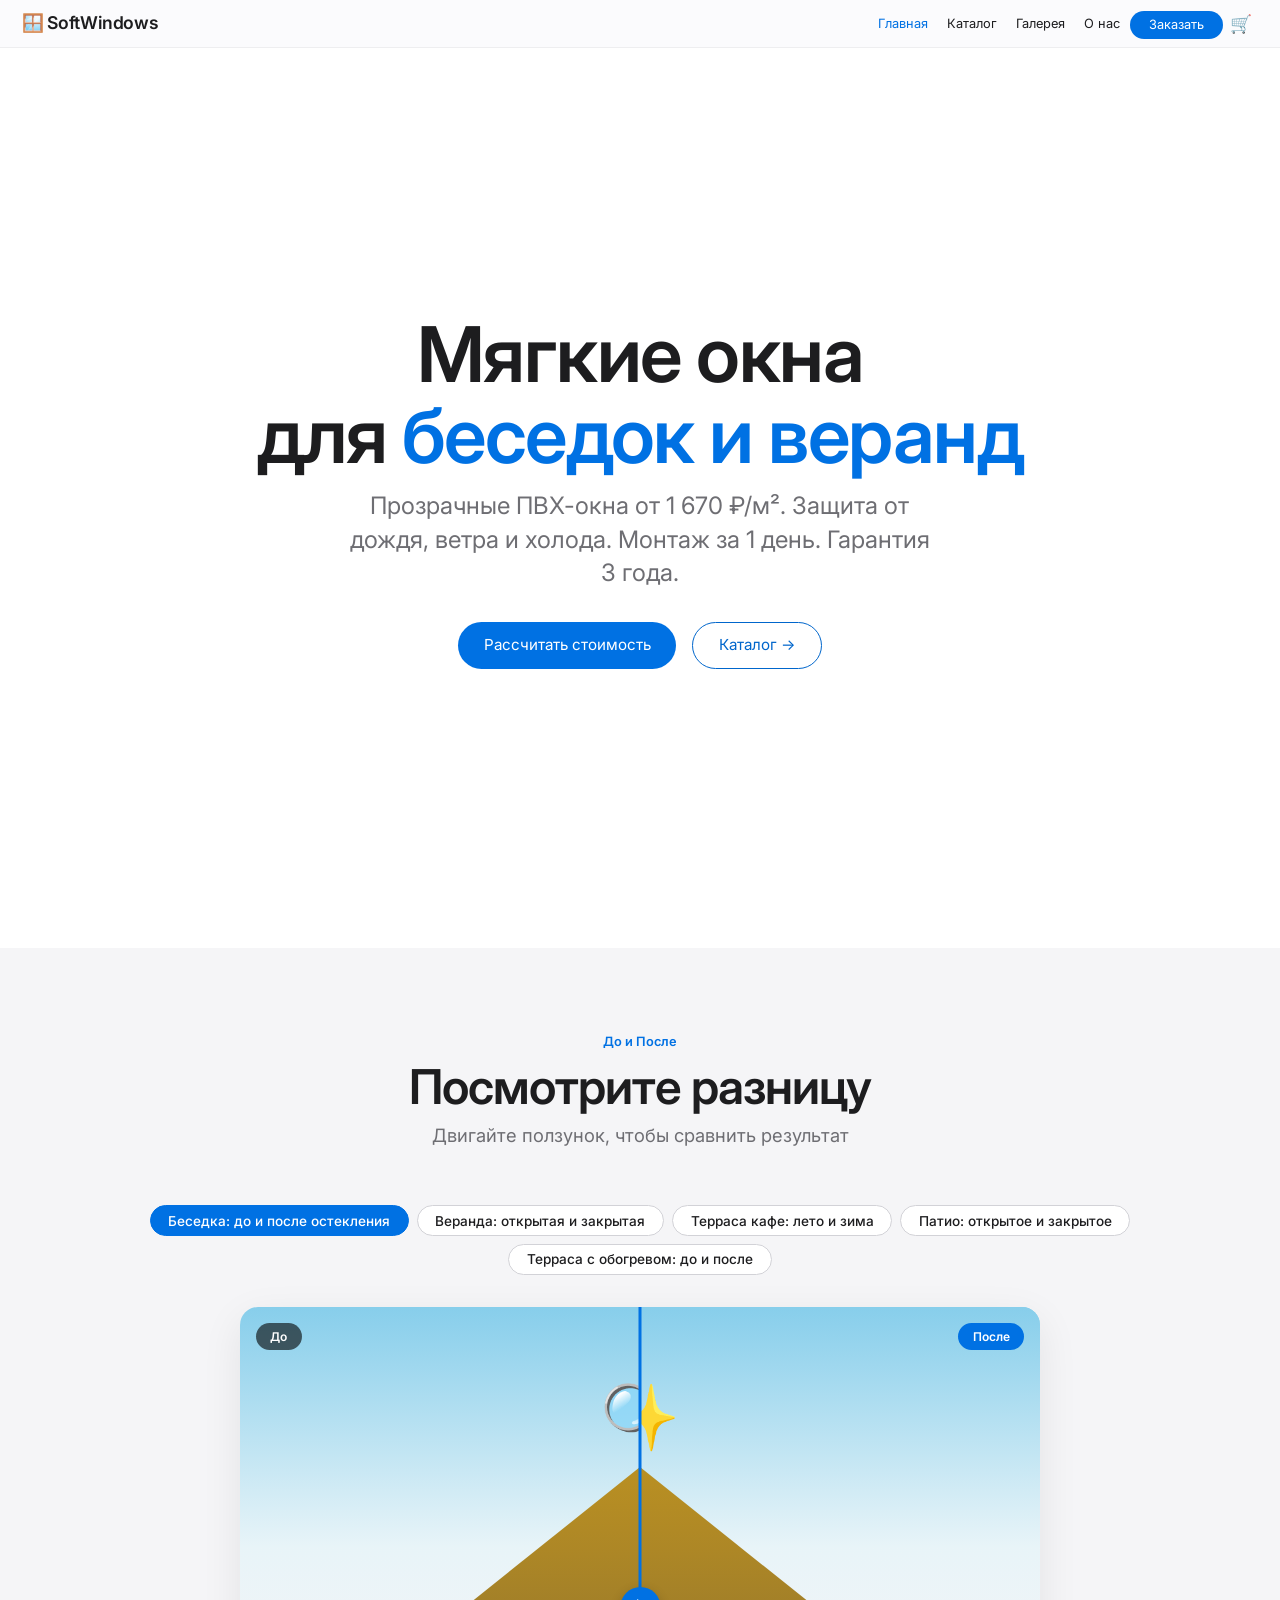
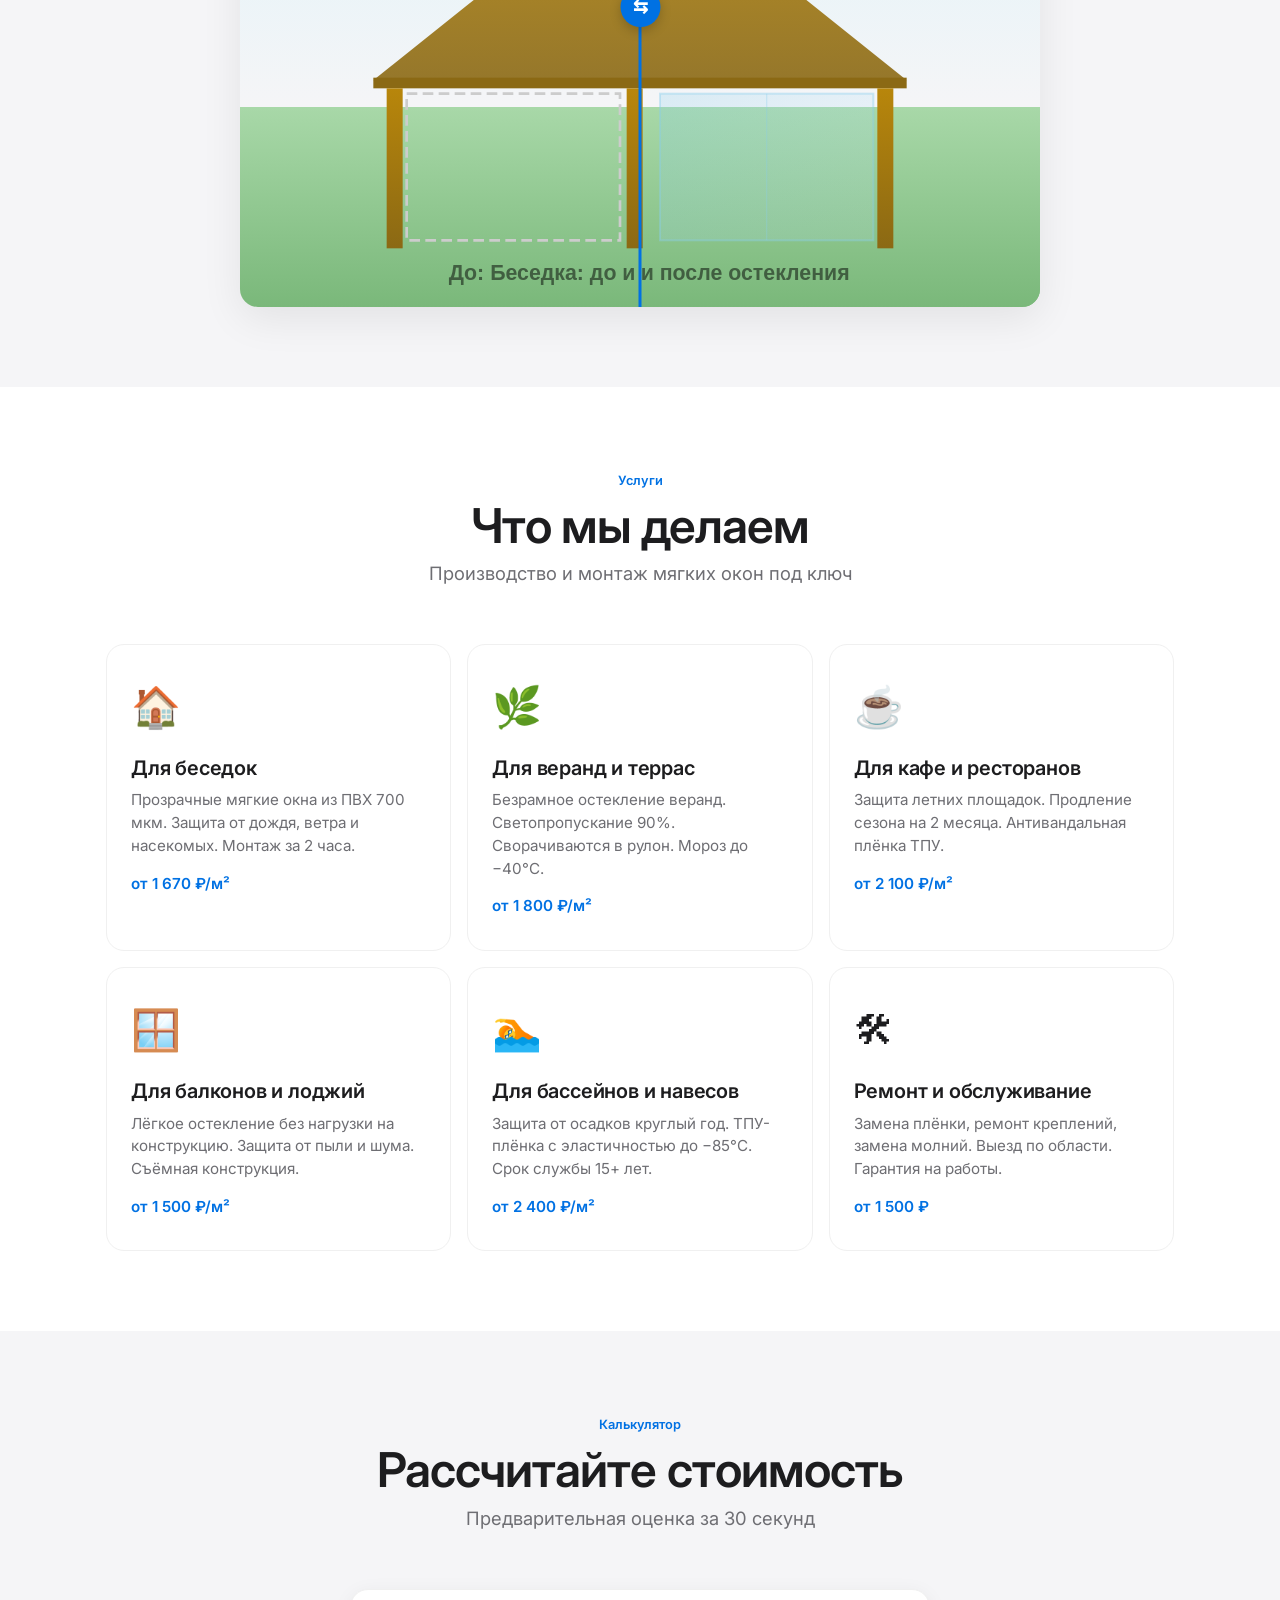
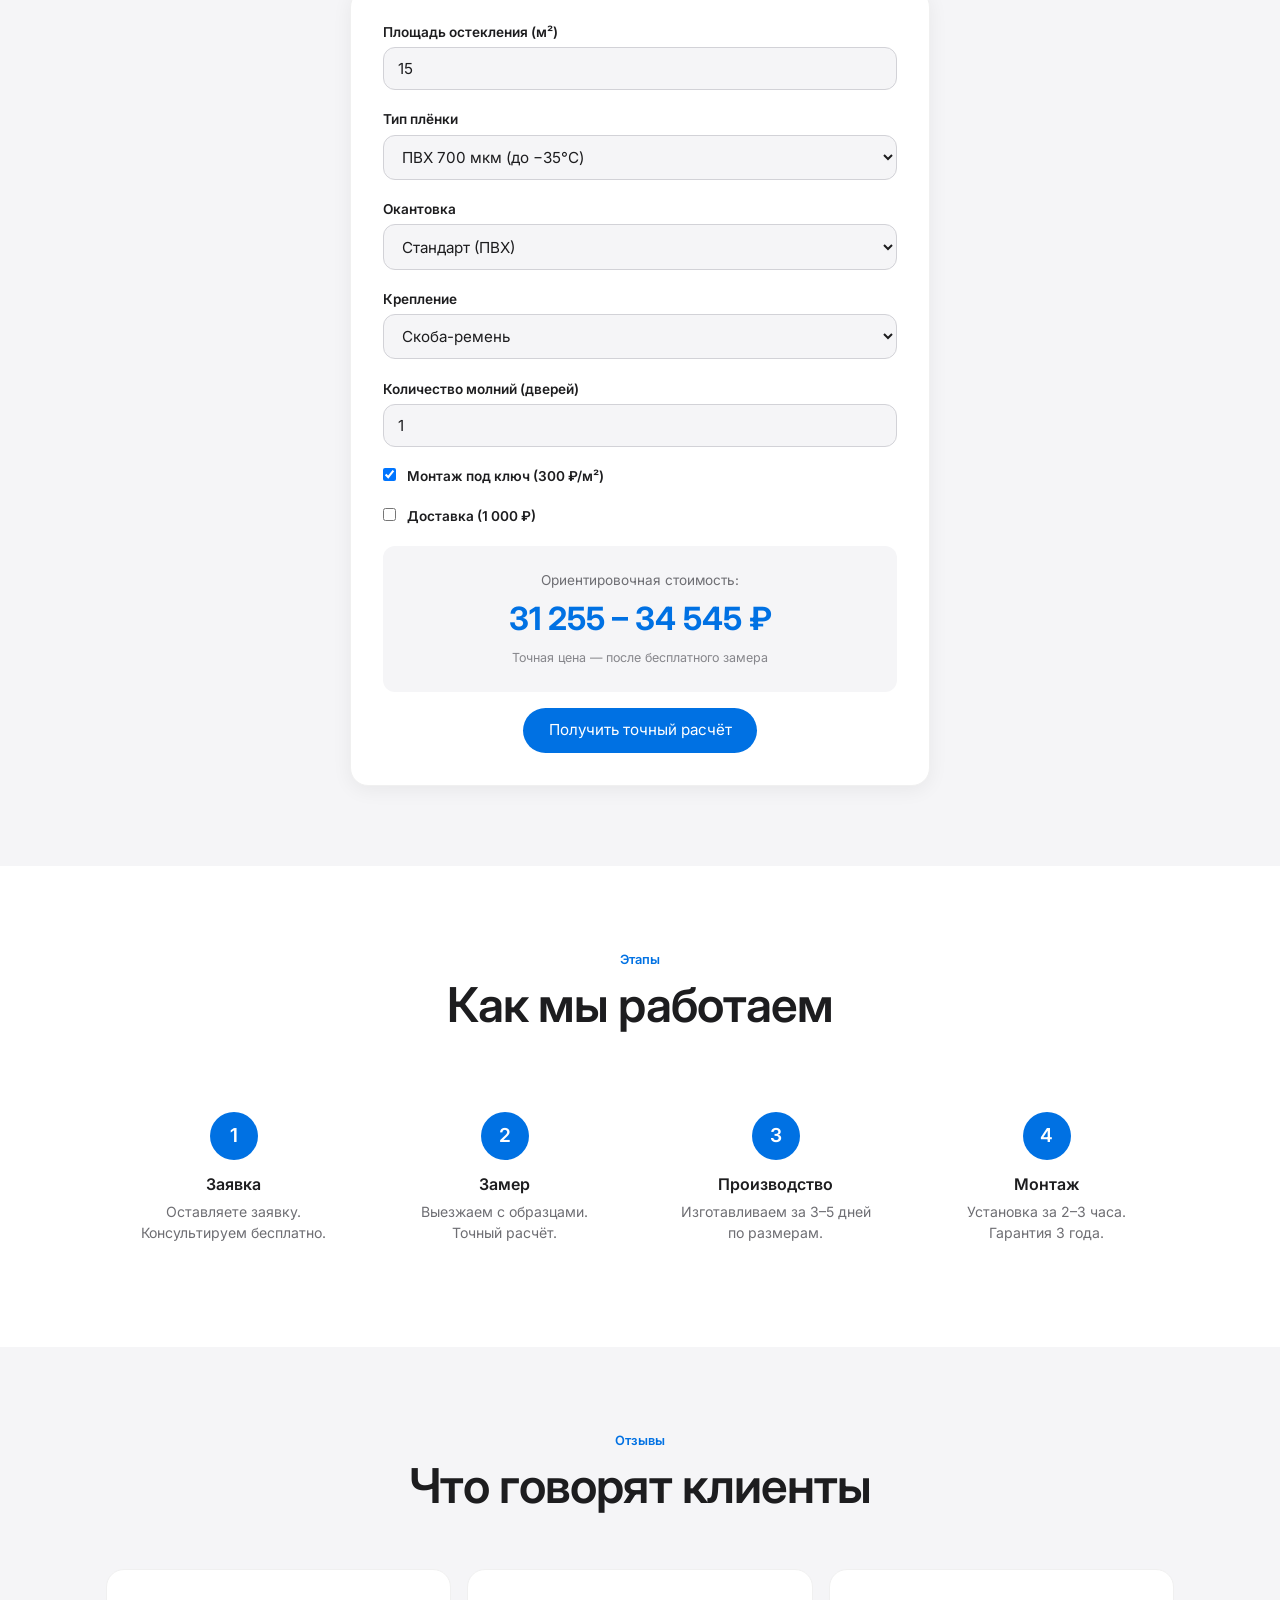
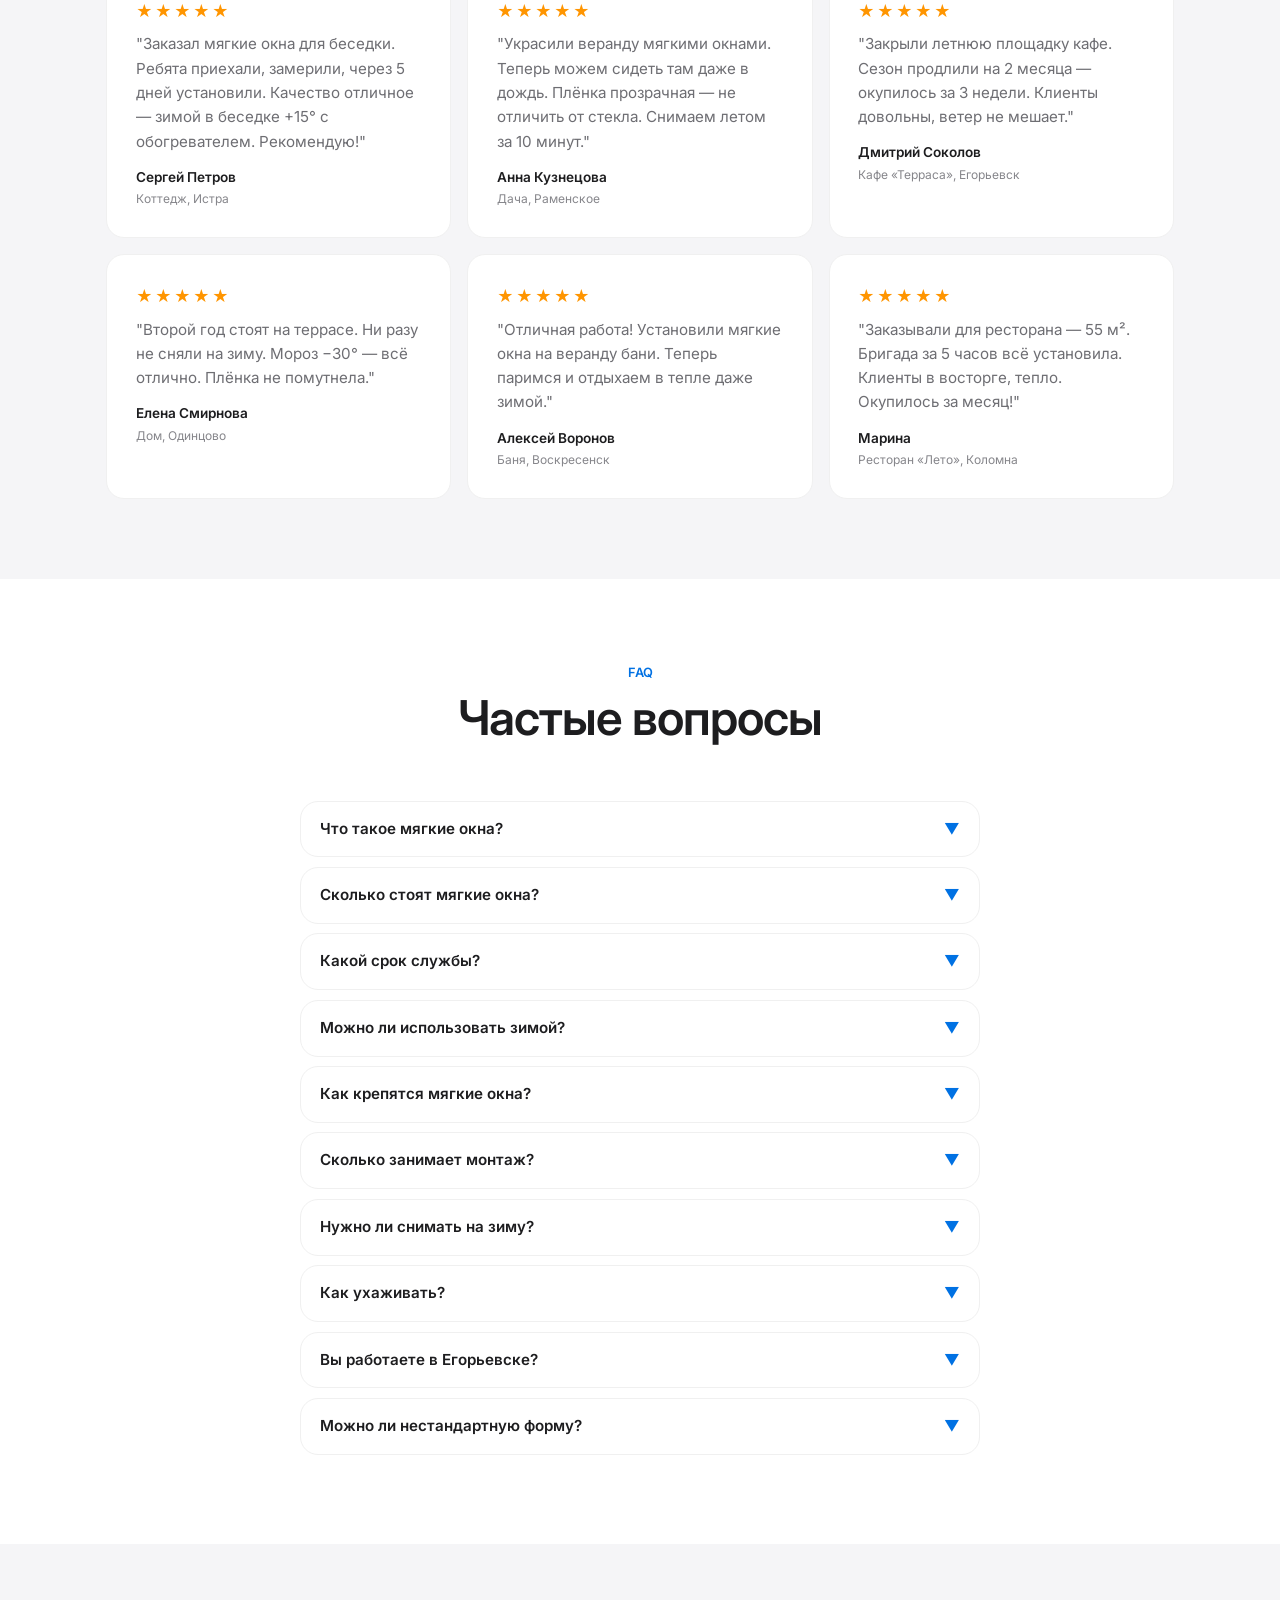
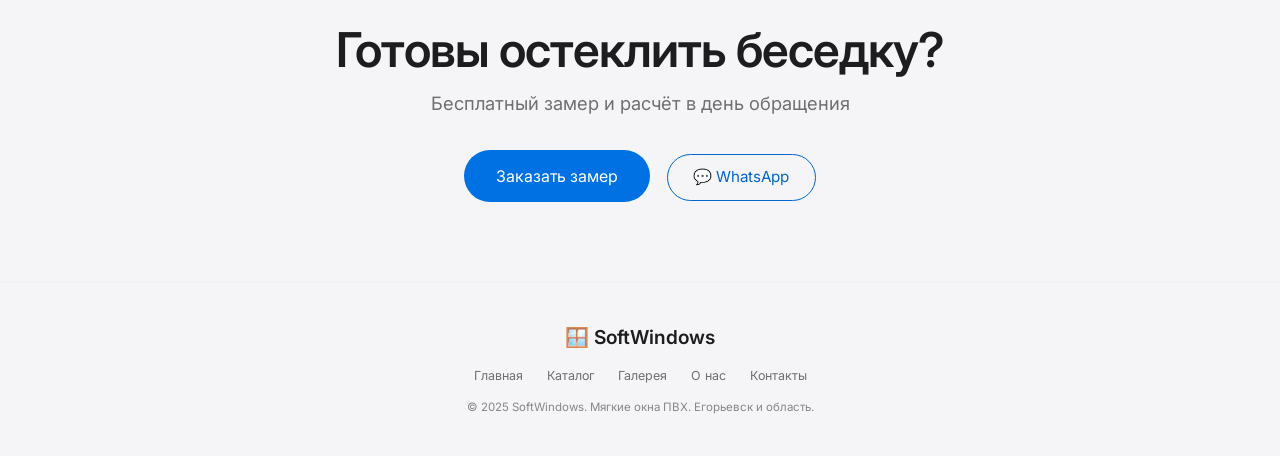
==== index.html @ 047ba8e4 "Add files via upload" ====
<!DOCTYPE html>
<html lang="ru">
<head>
<meta charset="UTF-8">
<meta name="viewport" content="width=device-width, initial-scale=1.0">
<meta name="description" content="SoftWindows — продажа и установка мягких окон ПВХ для беседок, веранд, террас. От 1 670 ₽/м². Замер бесплатно. Гарантия 3 года.">
<title>SoftWindows — Мягкие окна для беседок и веранд</title>
<link rel="stylesheet" href="css/style.css">
</head>
<body>

<div class="admin-bar" id="adminBar">
<span>🔐 Админ</span>
<button class="abtn" onclick="openProductModal()">+ Товар</button>
<button class="abtn" onclick="openGalleryModal()">+ Фото</button>
<button class="abtn" onclick="exportData()">💾 Сохранить</button>
<button class="abtn" onclick="importData()">📂 Загрузить</button>
<button class="abtn red" onclick="toggleAdmin()">Выход</button>
</div>

<nav class="nav" id="navbar">
<div class="nav-logo" onclick="logoClick()">🪟 SoftWindows</div>
<ul class="nav-links" id="navLinks">
<li><a href="index.html" data-page="home" class="active">Главная</a></li>
<li><a href="catalog.html" data-page="catalog">Каталог</a></li>
<li><a href="gallery.html" data-page="gallery">Галерея</a></li>
<li><a href="about.html" data-page="about">О нас</a></li>
<li><a href="contact.html" data-page="contact" class="nav-cta">Заказать</a></li>
<li><button class="cart-icon" onclick="openCart()">🛒<span class="cart-count" id="cartCount">0</span></button></li>
</ul>
<button class="burger" id="burger" onclick="toggleMenu()"><span></span><span></span><span></span></button>
</nav>

<main>
<section class="hero">
<div class="hero-content">
<h1>Мягкие окна<br>для <span class="accent">беседок и веранд</span></h1>
<p>Прозрачные ПВХ-окна от 1 670 ₽/м². Защита от дождя, ветра и холода. Монтаж за 1 день. Гарантия 3 года.</p>
<div class="hero-btns">
<a href="#calc" class="btn btn-blue">Рассчитать стоимость</a>
<a href="catalog.html" class="btn btn-outline">Каталог →</a>
</div>
</div>
</section>

<section class="section alt">
<div class="section-head">
<p class="section-tag">До и После</p>
<h2 class="section-title">Посмотрите разницу</h2>
<p class="section-sub">Двигайте ползунок, чтобы сравнить результат</p>
</div>
<div class="ba-tabs" id="baTabs"></div>
<div class="ba-container" id="baContainer"></div>
</section>

<section class="section">
<div class="section-head">
<p class="section-tag">Услуги</p>
<h2 class="section-title">Что мы делаем</h2>
<p class="section-sub">Производство и монтаж мягких окон под ключ</p>
</div>
<div class="services-grid" id="servicesGrid"></div>
</section>

<section class="section alt" id="calc">
<div class="section-head">
<p class="section-tag">Калькулятор</p>
<h2 class="section-title">Рассчитайте стоимость</h2>
<p class="section-sub">Предварительная оценка за 30 секунд</p>
</div>
<div class="calc-wrap">
<div class="calc-row">
<label>Площадь остекления (м²)</label>
<input type="number" id="calcArea" min="1" value="15" oninput="calcPrice()">
</div>
<div class="calc-row">
<label>Тип плёнки</label>
<select id="calcFilm" onchange="calcPrice()">
<option value="pvh500">ПВХ 500 мкм (до −20°C)</option>
<option value="pvh700" selected>ПВХ 700 мкм (до −35°C)</option>
<option value="tpu700">ТПУ 700 мкм (до −85°C, премиум)</option>
</select>
</div>
<div class="calc-row">
<label>Окантовка</label>
<select id="calcEdge" onchange="calcPrice()">
<option value="edgeStandard" selected>Стандарт (ПВХ)</option>
<option value="edgePremium">Премиум (Оксфорд)</option>
<option value="edgeLux">Люкс (армированная)</option>
</select>
</div>
<div class="calc-row">
<label>Крепление</label>
<select id="calcFastener" onchange="calcPrice()">
<option value="fastenerStrap" selected>Скоба-ремень</option>
<option value="fastenerTurn">Поворотная скоба</option>
<option value="fastenerFrench">Французский замок</option>
</select>
</div>
<div class="calc-row">
<label>Количество молний (дверей)</label>
<input type="number" id="calcZipper" min="0" value="1" oninput="calcPrice()">
</div>
<div class="calc-row">
<label><input type="checkbox" id="calcInstall" onchange="calcPrice()" checked> Монтаж под ключ (300 ₽/м²)</label>
</div>
<div class="calc-row">
<label><input type="checkbox" id="calcDelivery" onchange="calcPrice()"> Доставка (1 000 ₽)</label>
</div>
<div class="calc-result" id="calcResult"></div>
<div style="text-align:center;margin-top:1rem">
<a href="contact.html" class="btn btn-blue">Получить точный расчёт</a>
</div>
</div>
</section>

<section class="section">
<div class="section-head">
<p class="section-tag">Этапы</p>
<h2 class="section-title">Как мы работаем</h2>
</div>
<div class="process-grid">
<div class="process-step"><div class="process-num">1</div><h4>Заявка</h4><p>Оставляете заявку. Консультируем бесплатно.</p></div>
<div class="process-step"><div class="process-num">2</div><h4>Замер</h4><p>Выезжаем с образцами. Точный расчёт.</p></div>
<div class="process-step"><div class="process-num">3</div><h4>Производство</h4><p>Изготавливаем за 3–5 дней по размерам.</p></div>
<div class="process-step"><div class="process-num">4</div><h4>Монтаж</h4><p>Установка за 2–3 часа. Гарантия 3 года.</p></div>
</div>
</section>

<section class="section alt">
<div class="section-head">
<p class="section-tag">Отзывы</p>
<h2 class="section-title">Что говорят клиенты</h2>
</div>
<div class="test-grid" id="testGrid"></div>
</section>

<section class="section">
<div class="section-head">
<p class="section-tag">FAQ</p>
<h2 class="section-title">Частые вопросы</h2>
</div>
<div class="faq-list" id="faqList"></div>
</section>

<section class="section alt" style="text-align:center">
<h2 class="section-title" style="margin-bottom:0.8rem">Готовы остеклить беседку?</h2>
<p class="section-sub" style="margin-bottom:2rem">Бесплатный замер и расчёт в день обращения</p>
<a href="contact.html" class="btn btn-blue" style="font-size:1rem;padding:0.9rem 2rem">Заказать замер</a>
<a href="https://wa.me/79991234567" target="_blank" class="btn btn-outline" style="margin-left:0.8rem">💬 WhatsApp</a>
</section>
</main>

<footer>
<div class="footer-logo">🪟 SoftWindows</div>
<ul class="footer-links">
<li><a href="index.html">Главная</a></li><li><a href="catalog.html">Каталог</a></li>
<li><a href="gallery.html">Галерея</a></li><li><a href="about.html">О нас</a></li>
<li><a href="contact.html">Контакты</a></li>
</ul>
<p class="footer-copy">© 2025 SoftWindows. Мягкие окна ПВХ. Егорьевск и область.</p>
</footer>

<div class="cart-modal" id="cartModal" onclick="closeCartOutside(event)"><div class="cart-panel" onclick="event.stopPropagation()"><div class="cart-header"><h3>🛒 Корзина</h3><button class="cart-close" onclick="closeCart()">✕</button></div><div id="cartItems"></div><div class="cart-total"><span>Итого:</span><span class="cart-total-price" id="cartTotal">0 ₽</span></div><div class="cart-actions"><a href="contact.html" class="btn btn-blue" style="justify-content:center" onclick="closeCart()">Оформить</a><button class="btn btn-outline" style="justify-content:center" onclick="clearCart()">Очистить</button></div></div></div>

<div class="modal-overlay" id="productModal" onclick="closeModalOutside(event)"><div class="modal-box" onclick="event.stopPropagation()"><h3 id="productModalTitle">Новый товар</h3><input type="hidden" id="editId"><div class="modal-field"><label>Категория</label><input type="text" id="f_cat"></div><div class="modal-field"><label>Название</label><input type="text" id="f_title"></div><div class="modal-field"><label>Описание</label><textarea id="f_desc"></textarea></div><div class="modal-field"><label>Цена</label><input type="text" id="f_price"></div><div class="modal-field"><label>Ссылка на фото</label><input type="text" id="f_img"></div><div class="modal-field"><label>Эмодзи</label><input type="text" id="f_icon"></div><div class="modal-field"><label>Бейдж</label><input type="text" id="f_badge"></div><div class="modal-btns"><button class="btn btn-outline" onclick="closeModal('productModal')">Отмена</button><button class="btn btn-blue" onclick="saveProduct()">Сохранить</button></div></div></div>

<div class="modal-overlay" id="galleryModal" onclick="closeModalOutside(event)"><div class="modal-box" onclick="event.stopPropagation()"><h3>Новое фото</h3><div class="modal-field"><label>Название</label><input type="text" id="g_title"></div><div class="modal-field"><label>Описание</label><input type="text" id="g_desc"></div><div class="modal-field"><label>Ссылка на фото</label><input type="text" id="g_src"></div><div class="modal-field"><label>Эмодзи</label><input type="text" id="g_icon"></div><div class="modal-btns"><button class="btn btn-outline" onclick="closeModal('galleryModal')">Отмена</button><button class="btn btn-blue" onclick="saveGallery()">Сохранить</button></div></div></div>

<script src="js/data.js"></script>
<script src="js/app.js"></script>
<script src="js/components.js"></script>
</body>
</html>
---- css/style.css ----
@import url('https://fonts.googleapis.com/css2?family=Inter:wght@300;400;500;600;700&display=swap');

:root {
    --bg: #ffffff;
    --bg-alt: #f5f5f7;
    --surface: #ffffff;
    --surface-alt: #fafafc;
    --blue: #0071e3;
    --blue-link: #0066cc;
    --blue-hover: #0077ed;
    --text: #1d1d1f;
    --text-secondary: #6e6e73;
    --text-tertiary: #86868b;
    --border: #d2d2d7;
    --border-light: #f0f0f0;
    --radius: 18px;
    --radius-sm: 12px;
    --radius-pill: 980px;
    --shadow: 0 4px 20px rgba(0,0,0,0.06);
    --shadow-lg: 0 12px 40px rgba(0,0,0,0.08);
    --transition: 0.3s cubic-bezier(0.4, 0, 0.6, 1);
}

* { margin: 0; padding: 0; box-sizing: border-box; }
html { scroll-behavior: smooth; }
body { font-family: -apple-system, BlinkMacSystemFont, "SF Pro Display", "SF Pro Text", "Inter", "Helvetica Neue", Helvetica, Arial, sans-serif; background: var(--bg); color: var(--text); line-height: 1.5; overflow-x: hidden; -webkit-font-smoothing: antialiased; }
img { max-width: 100%; }

/* NAV — Apple frosted glass */
.nav { position: fixed; top: 0; left: 0; width: 100%; z-index: 1000; height: 48px; background: rgba(251,251,253,0.8); backdrop-filter: saturate(1.8) blur(20px); -webkit-backdrop-filter: saturate(1.8) blur(20px); border-bottom: 1px solid rgba(0,0,0,0.05); display: flex; align-items: center; justify-content: space-between; padding: 0 22px; transition: all 0.3s; }
.nav-logo { font-size: 1.1rem; font-weight: 600; color: var(--text); text-decoration: none; cursor: pointer; user-select: none; letter-spacing: -0.02em; display: flex; align-items: center; gap: 0.4rem; }
.nav-links { display: flex; list-style: none; gap: 0; align-items: center; }
.nav-links a { color: var(--text); text-decoration: none; font-size: 0.8rem; font-weight: 400; padding: 0 0.6rem; cursor: pointer; transition: color 0.3s; background: none; border: none; font-family: inherit; line-height: 48px; }
.nav-links a:hover { color: var(--text-secondary); }
.nav-links a.active { color: var(--blue); }
.nav-cta { background: var(--blue) !important; color: #fff !important; border-radius: var(--radius-pill) !important; padding: 0.4rem 1.2rem !important; font-weight: 400 !important; line-height: 1.5 !important; transition: background 0.3s !important; }
.nav-cta:hover { background: var(--blue-hover) !important; }
.cart-icon { position: relative; cursor: pointer; font-size: 1.1rem; background: none; border: none; color: var(--text); padding: 0 0.4rem; }
.cart-count { position: absolute; top: -6px; right: -6px; width: 18px; height: 18px; background: var(--blue); color: #fff; border-radius: 50%; font-size: 0.65rem; font-weight: 600; display: none; align-items: center; justify-content: center; }
.cart-count.visible { display: flex; }
.burger { display: none; flex-direction: column; gap: 4px; cursor: pointer; background: none; border: none; }
.burger span { width: 22px; height: 2px; background: var(--text); display: block; border-radius: 1px; transition: 0.3s; }

/* ADMIN BAR */
.admin-bar { display: none; justify-content: center; gap: 0.8rem; padding: 0.5rem 1rem; background: var(--surface-alt); border-bottom: 1px solid var(--blue); flex-wrap: wrap; position: fixed; top: 0; left: 0; right: 0; z-index: 1001; }
.admin-bar.active { display: flex; }
.admin-bar span { font-size: 0.72rem; font-weight: 600; color: var(--blue); display: flex; align-items: center; }
.abtn { padding: 0.35rem 0.9rem; border-radius: var(--radius-pill); border: none; background: var(--blue); color: #fff; font-size: 0.7rem; font-weight: 500; cursor: pointer; font-family: inherit; transition: 0.3s; }
.abtn:hover { background: var(--blue-hover); transform: translateY(-1px); }
.abtn.red { background: #e01e2c; } .abtn.red:hover { background: #c01826; }
body.admin-open .nav { top: 44px; } body.admin-open main { padding-top: 92px; }

/* HERO — Apple style */
.hero { min-height: 100vh; display: flex; align-items: center; justify-content: center; text-align: center; background: var(--bg); padding: 48px 22px 60px; position: relative; overflow: hidden; }
.hero-content { max-width: 980px; z-index: 2; }
.hero h1 { font-size: clamp(2.5rem, 6vw, 5rem); font-weight: 600; letter-spacing: -0.02em; line-height: 1.05; margin-bottom: 0.8rem; }
.hero h1 .accent { color: var(--blue); }
.hero p { font-size: clamp(1.1rem, 2vw, 1.5rem); font-weight: 400; color: var(--text-secondary); max-width: 600px; margin: 0 auto 2rem; line-height: 1.4; }
.hero-btns { display: flex; gap: 1rem; justify-content: center; flex-wrap: wrap; }

/* BUTTONS — Apple pill style */
.btn { display: inline-flex; align-items: center; gap: 0.4rem; padding: 0.7rem 1.6rem; border-radius: var(--radius-pill); font-weight: 400; font-size: 0.95rem; text-decoration: none; cursor: pointer; transition: all 0.3s; border: none; font-family: inherit; }
.btn-blue { background: var(--blue); color: #fff; }
.btn-blue:hover { background: var(--blue-hover); transform: translateY(-1px); }
.btn-outline { background: transparent; color: var(--blue-link); border: 1px solid var(--blue-link); }
.btn-outline:hover { background: var(--blue-link); color: #fff; }
.btn-sm { padding: 0.45rem 1.1rem; font-size: 0.82rem; border-radius: var(--radius-pill); background: var(--blue); color: #fff; border: none; cursor: pointer; font-weight: 400; font-family: inherit; transition: 0.3s; }
.btn-sm:hover { background: var(--blue-hover); transform: translateY(-1px); }
.btn-sm.added { background: #34c759; }
.btn-danger { background: #e01e2c; color: #fff; padding: 0.3rem 0.8rem; font-size: 0.72rem; border: none; border-radius: var(--radius-pill); cursor: pointer; font-weight: 500; font-family: inherit; }
.btn-danger:hover { background: #c01826; }

/* SECTIONS */
main { padding-top: 48px; }
.section { padding: 80px 22px; }
.section.alt { background: var(--bg-alt); }
.section-head { text-align: center; margin-bottom: 56px; }
.section-tag { display: inline-block; font-size: 0.8rem; font-weight: 600; color: var(--blue); margin-bottom: 0.6rem; }
.section-title { font-size: clamp(2rem, 4vw, 3rem); font-weight: 600; letter-spacing: -0.02em; margin-bottom: 0.5rem; line-height: 1.1; }
.section-sub { font-size: 1.15rem; font-weight: 400; color: var(--text-secondary); max-width: 600px; margin: 0 auto; }

/* SERVICES — Apple card grid */
.services-grid { display: grid; grid-template-columns: repeat(auto-fit, minmax(300px, 1fr)); gap: 16px; max-width: 1068px; margin: 0 auto; }
.service-card { background: var(--surface); border-radius: var(--radius); padding: 2rem 1.5rem; transition: transform 0.4s, box-shadow 0.4s; border: 1px solid var(--border-light); }
.service-card:hover { transform: translateY(-4px); box-shadow: var(--shadow-lg); }
.service-icon { font-size: 2.5rem; margin-bottom: 1rem; display: block; }
.service-card h3 { font-size: 1.25rem; font-weight: 600; margin-bottom: 0.4rem; letter-spacing: -0.01em; }
.service-card p { font-size: 0.95rem; color: var(--text-secondary); line-height: 1.5; margin-bottom: 0.8rem; }
.service-price { display: inline-block; color: var(--blue); font-size: 0.95rem; font-weight: 600; }

/* CATALOG */
.catalog-tools { max-width: 1068px; margin: 0 auto 2rem; padding: 0 22px; display: flex; flex-direction: column; align-items: center; gap: 1rem; }
.catalog-filters { display: flex; gap: 0.5rem; justify-content: center; flex-wrap: wrap; }
.filter-btn { padding: 0.4rem 1rem; border-radius: var(--radius-pill); border: 1px solid var(--border); background: var(--surface); color: var(--text); font-size: 0.85rem; font-weight: 500; cursor: pointer; transition: 0.3s; font-family: inherit; }
.filter-btn:hover, .filter-btn.active { background: var(--blue); color: #fff; border-color: var(--blue); }
.catalog-search { width: 100%; max-width: 400px; padding: 0.7rem 1.2rem; border-radius: var(--radius-sm); border: 1px solid var(--border); background: var(--surface); color: var(--text); font-family: inherit; font-size: 0.95rem; transition: 0.3s; }
.catalog-search:focus { outline: none; border-color: var(--blue); box-shadow: 0 0 0 4px rgba(0,113,227,0.1); }
.catalog-grid { display: grid; grid-template-columns: repeat(auto-fill, minmax(260px, 1fr)); gap: 16px; max-width: 1068px; margin: 0 auto; padding: 0 22px 60px; }
.product-card { background: var(--surface); border-radius: var(--radius); overflow: hidden; transition: transform 0.4s, box-shadow 0.4s; display: flex; flex-direction: column; border: 1px solid var(--border-light); position: relative; }
.product-card:hover { transform: translateY(-4px); box-shadow: var(--shadow-lg); }
.product-img { width: 100%; height: 200px; position: relative; overflow: hidden; }
.product-img img { width: 100%; height: 100%; object-fit: cover; transition: 0.5s; }
.product-card:hover .product-img img { transform: scale(1.05); }
.product-img-fallback { width: 100%; height: 100%; display: flex; align-items: center; justify-content: center; font-size: 4rem; background: linear-gradient(135deg, var(--bg-alt), var(--surface-alt)); }
.product-badge { position: absolute; top: 0.8rem; left: 0.8rem; background: var(--blue); color: #fff; font-size: 0.68rem; font-weight: 600; padding: 0.2rem 0.7rem; border-radius: var(--radius-pill); }
.product-body { padding: 1.2rem; flex: 1; display: flex; flex-direction: column; }
.product-cat { font-size: 0.7rem; text-transform: uppercase; letter-spacing: 1px; color: var(--blue); margin-bottom: 0.3rem; font-weight: 600; }
.product-title { font-size: 1.05rem; font-weight: 600; margin-bottom: 0.3rem; letter-spacing: -0.01em; }
.product-desc { font-size: 0.88rem; color: var(--text-secondary); line-height: 1.5; flex: 1; margin-bottom: 0.8rem; }
.product-footer { display: flex; justify-content: space-between; align-items: center; gap: 0.8rem; }
.product-price { font-size: 1.2rem; font-weight: 700; color: var(--text); }
.product-price small { font-size: 0.72rem; color: var(--text-tertiary); font-weight: 400; }
.admin-edit, .admin-delete { position: absolute; top: 0.5rem; width: 28px; height: 28px; border-radius: 50%; color: #fff; border: none; cursor: pointer; font-size: 0.85rem; z-index: 10; display: flex; align-items: center; justify-content: center; transition: 0.2s; }
.admin-edit { right: 2.3rem; background: var(--blue); } .admin-delete { right: 0.5rem; background: #e01e2c; }
.admin-edit:hover, .admin-delete:hover { transform: scale(1.1); }

/* BEFORE/AFTER SLIDER */
.ba-container { max-width: 800px; margin: 0 auto; position: relative; border-radius: var(--radius); overflow: hidden; box-shadow: var(--shadow-lg); aspect-ratio: 4/3; user-select: none; }
.ba-img { position: absolute; top: 0; left: 0; width: 100%; height: 100%; object-fit: cover; pointer-events: none; }
.ba-before { z-index: 1; } .ba-after { z-index: 2; clip-path: inset(0 0 0 50%); }
.ba-handle { position: absolute; top: 0; bottom: 0; left: 50%; width: 3px; background: var(--blue); z-index: 3; cursor: ew-resize; transform: translateX(-50%); }
.ba-handle::after { content: '⇆'; position: absolute; top: 50%; left: 50%; transform: translate(-50%,-50%); background: var(--blue); color: #fff; width: 40px; height: 40px; border-radius: 50%; display: flex; align-items: center; justify-content: center; font-size: 1.1rem; font-weight: 600; box-shadow: 0 4px 12px rgba(0,0,0,0.2); }
.ba-label { position: absolute; top: 1rem; z-index: 4; padding: 0.3rem 0.9rem; border-radius: var(--radius-pill); font-size: 0.75rem; font-weight: 600; }
.ba-label-before { left: 1rem; background: rgba(0,0,0,0.6); color: #fff; }
.ba-label-after { right: 1rem; background: var(--blue); color: #fff; }
.ba-tabs { display: flex; gap: 0.5rem; justify-content: center; margin-bottom: 2rem; flex-wrap: wrap; }
.ba-tab { padding: 0.4rem 1.1rem; border-radius: var(--radius-pill); border: 1px solid var(--border); background: var(--surface); color: var(--text); font-size: 0.85rem; font-weight: 500; cursor: pointer; transition: 0.3s; font-family: inherit; }
.ba-tab.active { background: var(--blue); color: #fff; border-color: var(--blue); }

/* GALLERY */
.gallery-grid { display: grid; grid-template-columns: repeat(auto-fill, minmax(280px, 1fr)); gap: 16px; max-width: 1068px; margin: 0 auto; padding: 0 22px 60px; }
.gallery-item { position: relative; border-radius: var(--radius); overflow: hidden; aspect-ratio: 4/3; cursor: pointer; background: var(--surface); border: 1px solid var(--border-light); transition: 0.4s; }
.gallery-item:hover { transform: scale(1.02); box-shadow: var(--shadow-lg); z-index: 2; }
.gallery-item img { width: 100%; height: 100%; object-fit: cover; transition: 0.5s; }
.gallery-item:hover img { transform: scale(1.08); }
.gallery-overlay { position: absolute; bottom: 0; left: 0; right: 0; padding: 1.2rem; background: linear-gradient(transparent, rgba(0,0,0,0.8)); transform: translateY(100%); transition: 0.4s; }
.gallery-item:hover .gallery-overlay { transform: translateY(0); }
.gallery-overlay h4 { color: #fff; font-size: 1rem; font-weight: 600; }
.gallery-overlay p { color: rgba(255,255,255,0.8); font-size: 0.8rem; margin-top: 0.2rem; }
.gallery-item .admin-delete { top: 0.5rem; right: 0.5rem; }

/* LIGHTBOX */
.lightbox { display: none; position: fixed; top: 0; left: 0; width: 100%; height: 100%; background: rgba(0,0,0,0.92); z-index: 2000; align-items: center; justify-content: center; flex-direction: column; }
.lightbox.active { display: flex; }
.lightbox img { max-width: 90%; max-height: 80vh; border-radius: var(--radius); object-fit: contain; }
.lb-close { position: absolute; top: 1.5rem; right: 1.5rem; font-size: 1.4rem; color: #fff; cursor: pointer; background: rgba(255,255,255,0.1); border: none; width: 44px; height: 44px; border-radius: 50%; display: flex; align-items: center; justify-content: center; transition: 0.3s; }
.lb-close:hover { background: rgba(255,255,255,0.2); }
.lb-cap { color: #fff; margin-top: 1rem; font-size: 1rem; text-align: center; }
.lb-nav { position: absolute; top: 50%; transform: translateY(-50%); font-size: 1.8rem; color: #fff; cursor: pointer; background: rgba(255,255,255,0.08); border: none; width: 44px; height: 44px; border-radius: 50%; display: flex; align-items: center; justify-content: center; transition: 0.3s; }
.lb-nav:hover { background: rgba(255,255,255,0.2); }
.lb-prev { left: 1.5rem; } .lb-next { right: 1.5rem; }

/* CART */
.cart-modal { display: none; position: fixed; top: 0; left: 0; width: 100%; height: 100%; background: rgba(0,0,0,0.5); z-index: 1500; align-items: center; justify-content: flex-end; }
.cart-modal.active { display: flex; }
.cart-panel { width: 100%; max-width: 400px; height: 100%; background: var(--surface); padding: 1.5rem; overflow-y: auto; animation: slideIn 0.3s; }
@keyframes slideIn { from { transform: translateX(100%); } to { transform: translateX(0); } }
.cart-header { display: flex; justify-content: space-between; align-items: center; margin-bottom: 1rem; padding-bottom: 1rem; border-bottom: 1px solid var(--border-light); }
.cart-header h3 { font-size: 1.3rem; font-weight: 600; }
.cart-close { background: none; border: none; font-size: 1.4rem; cursor: pointer; color: var(--text); }
.cart-item { display: flex; gap: 0.8rem; padding: 0.8rem 0; border-bottom: 1px solid var(--border-light); align-items: center; }
.cart-item-fallback { width: 48px; height: 48px; border-radius: 10px; display: flex; align-items: center; justify-content: center; font-size: 1.5rem; flex-shrink: 0; background: var(--bg-alt); }
.cart-item img { width: 48px; height: 48px; border-radius: 10px; object-fit: cover; flex-shrink: 0; }
.cart-item-info { flex: 1; min-width: 0; }
.cart-item-title { font-weight: 600; font-size: 0.85rem; margin-bottom: 0.2rem; white-space: nowrap; overflow: hidden; text-overflow: ellipsis; }
.cart-item-price { color: var(--blue); font-weight: 600; font-size: 0.82rem; }
.cart-empty { text-align: center; color: var(--text-tertiary); padding: 2rem 0; }
.cart-total { display: flex; justify-content: space-between; align-items: center; margin-top: 1rem; padding-top: 1rem; border-top: 2px solid var(--border-light); font-weight: 600; font-size: 1.1rem; }
.cart-total-price { color: var(--blue); font-size: 1.2rem; }
.cart-actions { display: flex; flex-direction: column; gap: 0.7rem; margin-top: 1rem; }

/* PROCESS */
.process-grid { display: grid; grid-template-columns: repeat(auto-fit, minmax(200px, 1fr)); gap: 1rem; max-width: 1068px; margin: 0 auto; }
.process-step { text-align: center; padding: 1.5rem; }
.process-num { width: 48px; height: 48px; border-radius: 50%; background: var(--blue); color: #fff; font-size: 1.2rem; font-weight: 600; display: flex; align-items: center; justify-content: center; margin: 0 auto 0.8rem; }
.process-step h4 { font-size: 1rem; font-weight: 600; margin-bottom: 0.3rem; }
.process-step p { font-size: 0.88rem; color: var(--text-secondary); }

/* CALCULATOR */
.calc-wrap { max-width: 580px; margin: 0 auto; background: var(--surface); border-radius: var(--radius); padding: 2rem; border: 1px solid var(--border-light); box-shadow: var(--shadow); }
.calc-row { margin-bottom: 1.2rem; }
.calc-row label { display: block; font-size: 0.85rem; font-weight: 600; color: var(--text); margin-bottom: 0.3rem; }
.calc-row select, .calc-row input { width: 100%; background: var(--bg-alt); border: 1px solid var(--border); border-radius: var(--radius-sm); padding: 0.7rem 0.9rem; color: var(--text); font-family: inherit; font-size: 0.95rem; transition: 0.3s; }
.calc-row select:focus, .calc-row input:focus { outline: none; border-color: var(--blue); box-shadow: 0 0 0 4px rgba(0,113,227,0.1); }
.calc-row input[type=checkbox] { width: auto; margin-right: 0.5rem; }
.calc-result { background: var(--bg-alt); border-radius: var(--radius-sm); padding: 1.5rem; text-align: center; margin-top: 1rem; }
.calc-result-label { font-size: 0.85rem; color: var(--text-secondary); margin-bottom: 0.3rem; }
.calc-result-price { font-size: 2rem; font-weight: 700; color: var(--blue); }
.calc-result-note { font-size: 0.78rem; color: var(--text-tertiary); margin-top: 0.4rem; }

/* TESTIMONIALS */
.test-grid { display: grid; grid-template-columns: repeat(auto-fit, minmax(280px, 1fr)); gap: 16px; max-width: 1068px; margin: 0 auto; }
.test-card { background: var(--surface); border-radius: var(--radius); padding: 1.8rem; border: 1px solid var(--border-light); transition: 0.3s; }
.test-card:hover { box-shadow: var(--shadow-lg); }
.test-stars { color: #ff9500; font-size: 1rem; margin-bottom: 0.6rem; letter-spacing: 2px; }
.test-text { font-size: 0.95rem; color: var(--text-secondary); line-height: 1.6; margin-bottom: 0.8rem; }
.test-author { color: var(--text); font-weight: 600; font-size: 0.85rem; }
.test-loc { color: var(--text-tertiary); font-size: 0.75rem; margin-top: 0.2rem; }

/* FAQ */
.faq-list { max-width: 680px; margin: 0 auto; }
.faq-item { background: var(--surface); border-radius: var(--radius); margin-bottom: 0.6rem; overflow: hidden; transition: 0.3s; cursor: pointer; border: 1px solid var(--border-light); }
.faq-item:hover { box-shadow: var(--shadow); }
.faq-q { padding: 1rem 1.2rem; font-weight: 600; font-size: 0.95rem; display: flex; justify-content: space-between; align-items: center; }
.faq-q .arrow { color: var(--blue); transition: 0.3s; }
.faq-item.open .arrow { transform: rotate(180deg); }
.faq-a { max-height: 0; overflow: hidden; transition: max-height 0.3s; padding: 0 1.2rem; color: var(--text-secondary); font-size: 0.9rem; line-height: 1.6; }
.faq-item.open .faq-a { max-height: 200px; padding-bottom: 1rem; }

/* CONTACT */
.contact-wrap { max-width: 880px; margin: 0 auto; display: grid; grid-template-columns: 1fr 1fr; gap: 2rem; padding: 0 22px; }
.contact-info h3 { font-size: 1.5rem; font-weight: 600; margin-bottom: 0.8rem; letter-spacing: -0.01em; }
.contact-info p { color: var(--text-secondary); font-size: 0.92rem; line-height: 1.6; margin-bottom: 1.2rem; }
.contact-line { display: flex; align-items: center; gap: 0.7rem; margin-bottom: 0.7rem; font-size: 0.9rem; }
.contact-line .ic { width: 36px; height: 36px; border-radius: 50%; display: flex; align-items: center; justify-content: center; font-size: 1rem; background: var(--bg-alt); flex-shrink: 0; }
.wa-btn { display: inline-flex; align-items: center; gap: 0.4rem; padding: 0.6rem 1.3rem; border-radius: var(--radius-pill); background: #25d366; color: #fff; text-decoration: none; font-size: 0.85rem; font-weight: 500; margin-top: 0.5rem; transition: 0.3s; }
.wa-btn:hover { transform: translateY(-1px); box-shadow: 0 4px 15px rgba(37,211,102,0.3); }
.contact-form { display: flex; flex-direction: column; gap: 0.7rem; background: var(--surface); padding: 1.5rem; border-radius: var(--radius); border: 1px solid var(--border-light); }
.contact-form input, .contact-form textarea { background: var(--bg-alt); border: 1px solid var(--border); border-radius: var(--radius-sm); padding: 0.8rem 1rem; color: var(--text); font-family: inherit; font-size: 0.9rem; transition: 0.3s; resize: vertical; }
.contact-form input:focus, .contact-form textarea:focus { outline: none; border-color: var(--blue); box-shadow: 0 0 0 4px rgba(0,113,227,0.1); }
.contact-form textarea { min-height: 90px; }
.form-ok { display: none; background: rgba(52,199,89,0.1); color: #248a3d; padding: 0.7rem; border-radius: var(--radius-sm); font-weight: 600; text-align: center; font-size: 0.85rem; }
.form-ok.active { display: block; }

/* MODAL */
.modal-overlay { display: none; position: fixed; top: 0; left: 0; width: 100%; height: 100%; background: rgba(0,0,0,0.5); z-index: 3000; align-items: center; justify-content: center; padding: 1rem; }
.modal-overlay.active { display: flex; }
.modal-box { background: var(--surface); border-radius: var(--radius); padding: 2rem; max-width: 450px; width: 100%; max-height: 90vh; overflow-y: auto; animation: modalIn 0.3s; }
@keyframes modalIn { from { transform: scale(0.9); opacity: 0; } to { transform: scale(1); opacity: 1; } }
.modal-box h3 { font-size: 1.3rem; font-weight: 600; margin-bottom: 1rem; letter-spacing: -0.01em; }
.modal-field { margin-bottom: 0.8rem; }
.modal-field label { display: block; font-size: 0.8rem; font-weight: 600; color: var(--text); margin-bottom: 0.2rem; }
.modal-field input, .modal-field textarea { width: 100%; background: var(--bg-alt); border: 1px solid var(--border); border-radius: var(--radius-sm); padding: 0.6rem 0.8rem; color: var(--text); font-family: inherit; font-size: 0.88rem; transition: 0.3s; }
.modal-field input:focus, .modal-field textarea:focus { outline: none; border-color: var(--blue); }
.modal-field textarea { min-height: 60px; resize: vertical; }
.modal-btns { display: flex; gap: 0.7rem; margin-top: 1rem; }
.modal-btns .btn { flex: 1; justify-content: center; }

/* ABOUT */
.about-container { max-width: 980px; margin: 0 auto; display: grid; grid-template-columns: 1fr 1fr; gap: 3rem; align-items: center; padding: 0 22px; }
.about-text h3 { font-size: 1.8rem; font-weight: 600; margin-bottom: 1rem; letter-spacing: -0.01em; }
.about-text p { color: var(--text-secondary); font-size: 0.95rem; line-height: 1.7; margin-bottom: 0.8rem; }
.about-stats { display: grid; grid-template-columns: 1fr 1fr; gap: 1rem; margin-top: 1.5rem; }
.stat-card { background: var(--surface); border-radius: var(--radius); padding: 1.5rem; text-align: center; border: 1px solid var(--border-light); transition: 0.3s; }
.stat-card:hover { box-shadow: var(--shadow); transform: translateY(-3px); }
.stat-number { font-size: 2rem; font-weight: 700; color: var(--blue); display: block; }
.stat-label { font-size: 0.75rem; color: var(--text-tertiary); text-transform: uppercase; letter-spacing: 1px; margin-top: 0.3rem; font-weight: 600; }

/* FOOTER */
footer { background: var(--bg-alt); padding: 2.5rem 22px; text-align: center; border-top: 1px solid var(--border-light); }
.footer-logo { font-size: 1.2rem; font-weight: 600; color: var(--text); margin-bottom: 0.6rem; }
.footer-links { display: flex; gap: 1.5rem; justify-content: center; list-style: none; margin-bottom: 0.8rem; flex-wrap: wrap; }
.footer-links a { color: var(--text-secondary); text-decoration: none; font-size: 0.78rem; transition: color 0.3s; font-weight: 400; cursor: pointer; background: none; border: none; font-family: inherit; }
.footer-links a:hover { color: var(--text); }
.footer-copy { color: var(--text-tertiary); font-size: 0.72rem; }

/* MOBILE */
@media (max-width: 833px) {
    .nav { padding: 0 16px; }
    .nav-links { position: fixed; top: 0; right: -100%; width: 70%; height: 100vh; background: rgba(255,255,255,0.98); backdrop-filter: blur(20px); flex-direction: column; justify-content: center; gap: 1.5rem; transition: right 0.4s; z-index: 1000; box-shadow: -10px 0 40px rgba(0,0,0,0.08); padding: 1.5rem; }
    .nav-links.active { right: 0; }
    .nav-links a { font-size: 1.1rem; line-height: 2; }
    .burger { display: flex; }
    .burger.active span:nth-child(1) { transform: rotate(45deg) translate(5px,5px); }
    .burger.active span:nth-child(2) { opacity: 0; }
    .burger.active span:nth-child(3) { transform: rotate(-45deg) translate(5px,-5px); }
    .contact-wrap, .about-container { grid-template-columns: 1fr; gap: 1.5rem; }
    .hero h1 { font-size: 2.2rem; }
    .catalog-grid, .gallery-grid, .services-grid, .test-grid, .process-grid { grid-template-columns: 1fr 1fr; gap: 12px; }
    .about-stats { grid-template-columns: 1fr 1fr; }
    .section { padding: 60px 16px; }
    .lb-nav { width: 36px; height: 36px; font-size: 1.3rem; } .lb-prev { left: 0.3rem; } .lb-next { right: 0.3rem; }
    .calc-wrap { padding: 1.5rem; }
}
@media (max-width: 480px) {
    .catalog-grid, .gallery-grid, .services-grid, .test-grid, .process-grid { grid-template-columns: 1fr; }
    .hero-btns { flex-direction: column; align-items: center; }
    .btn { width: 100%; justify-content: center; }
    .about-stats { grid-template-columns: 1fr; }
}
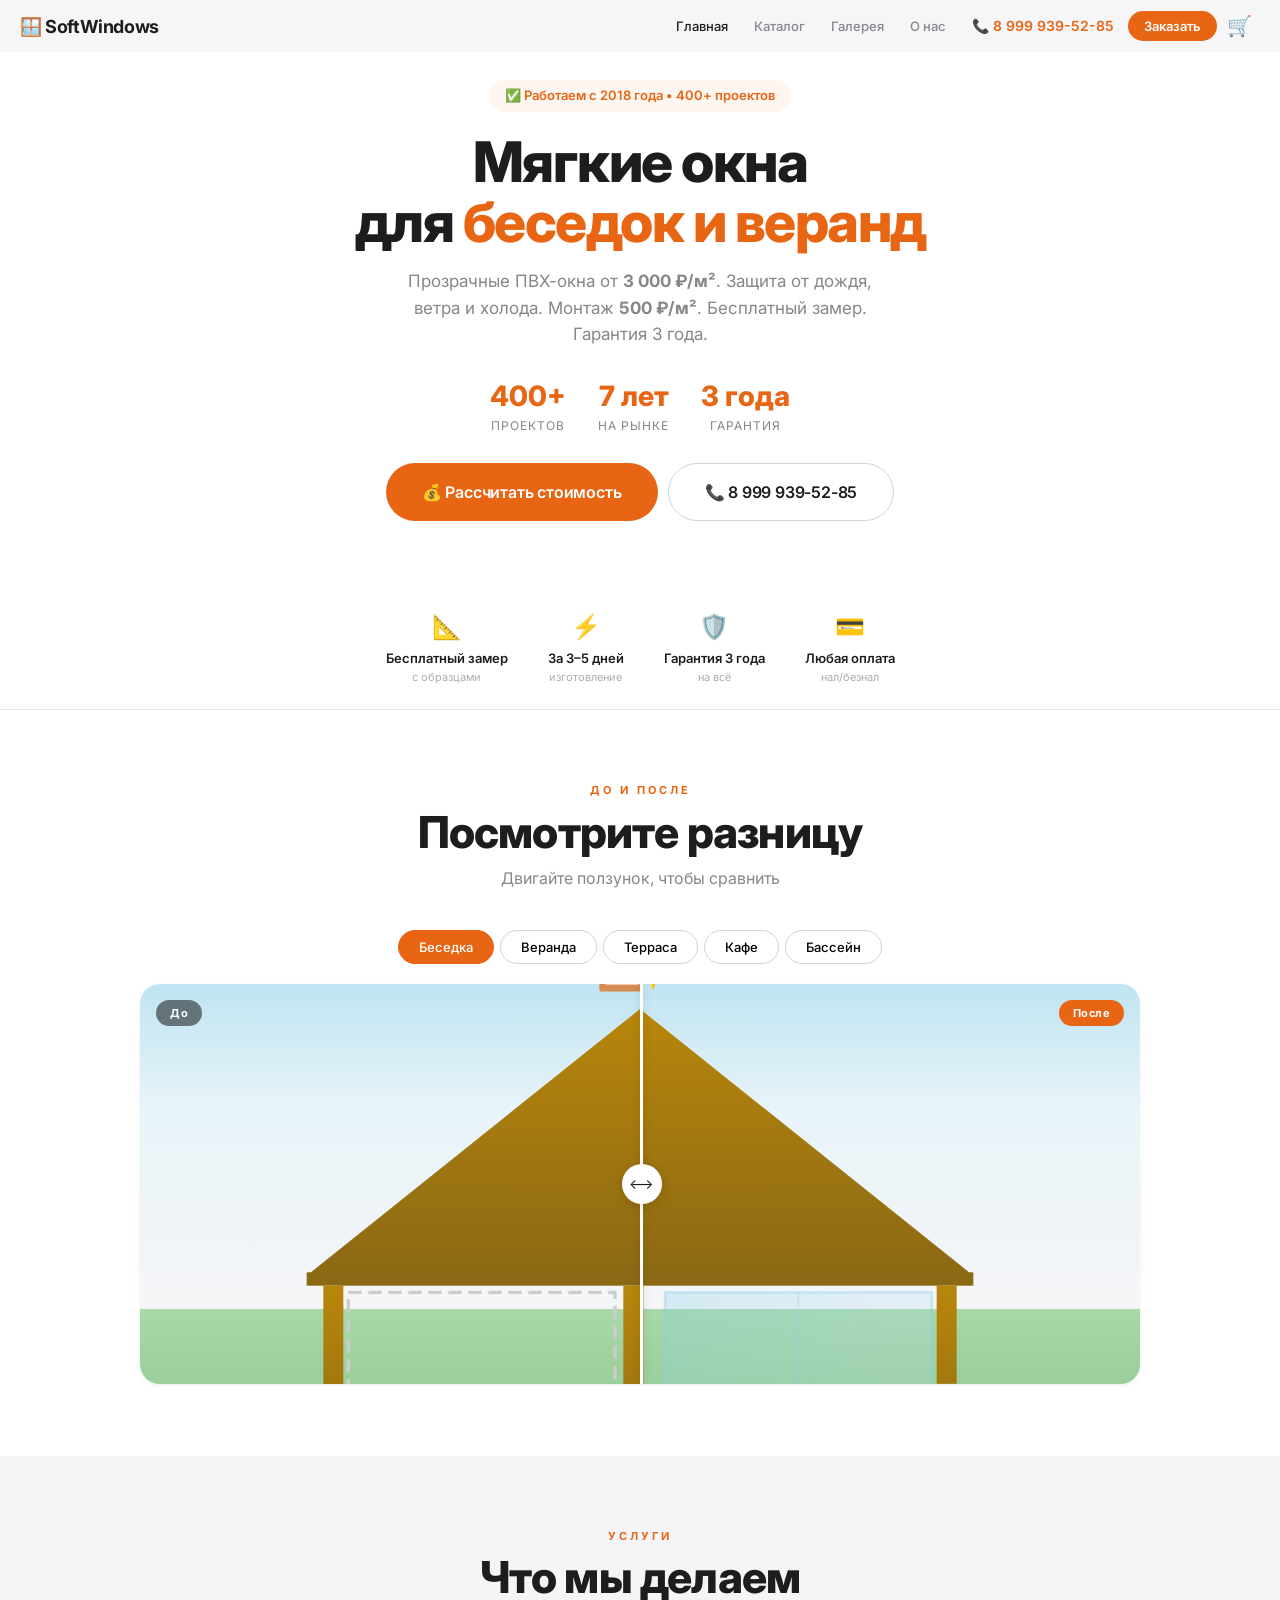
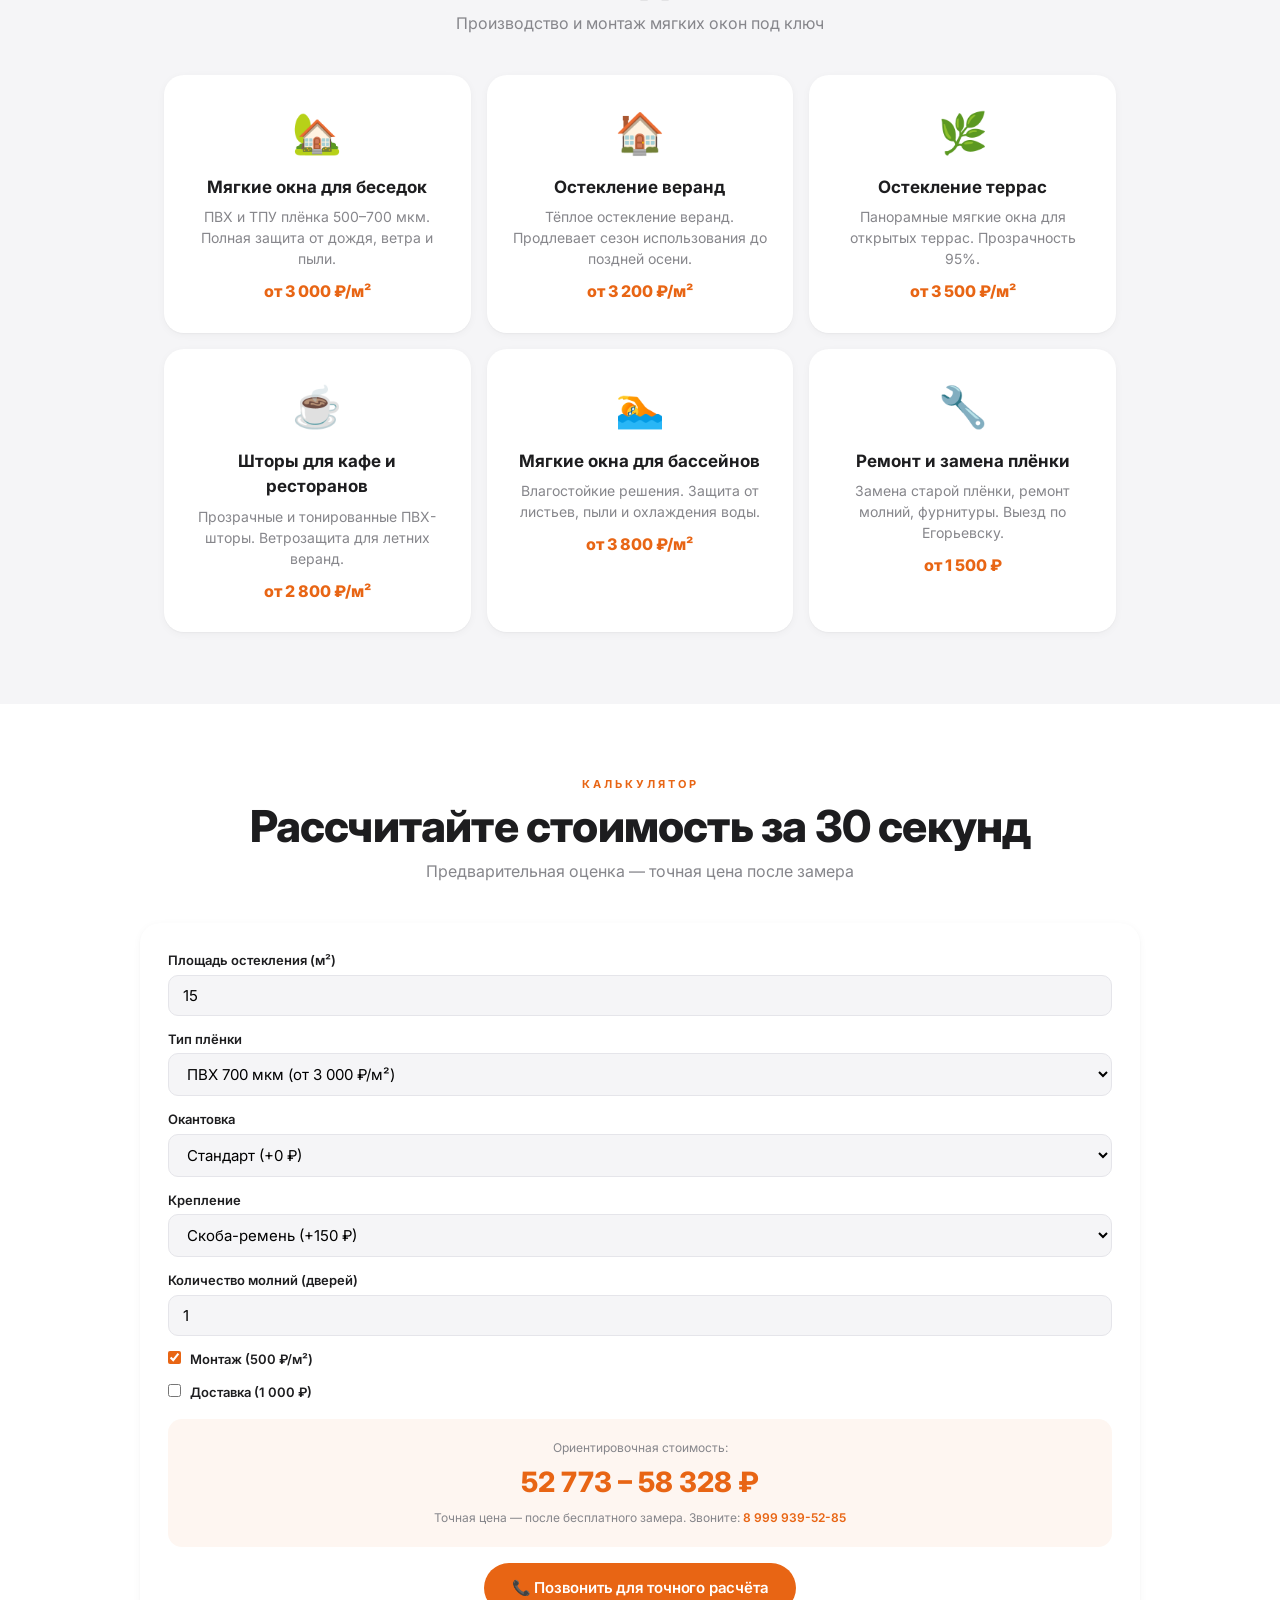
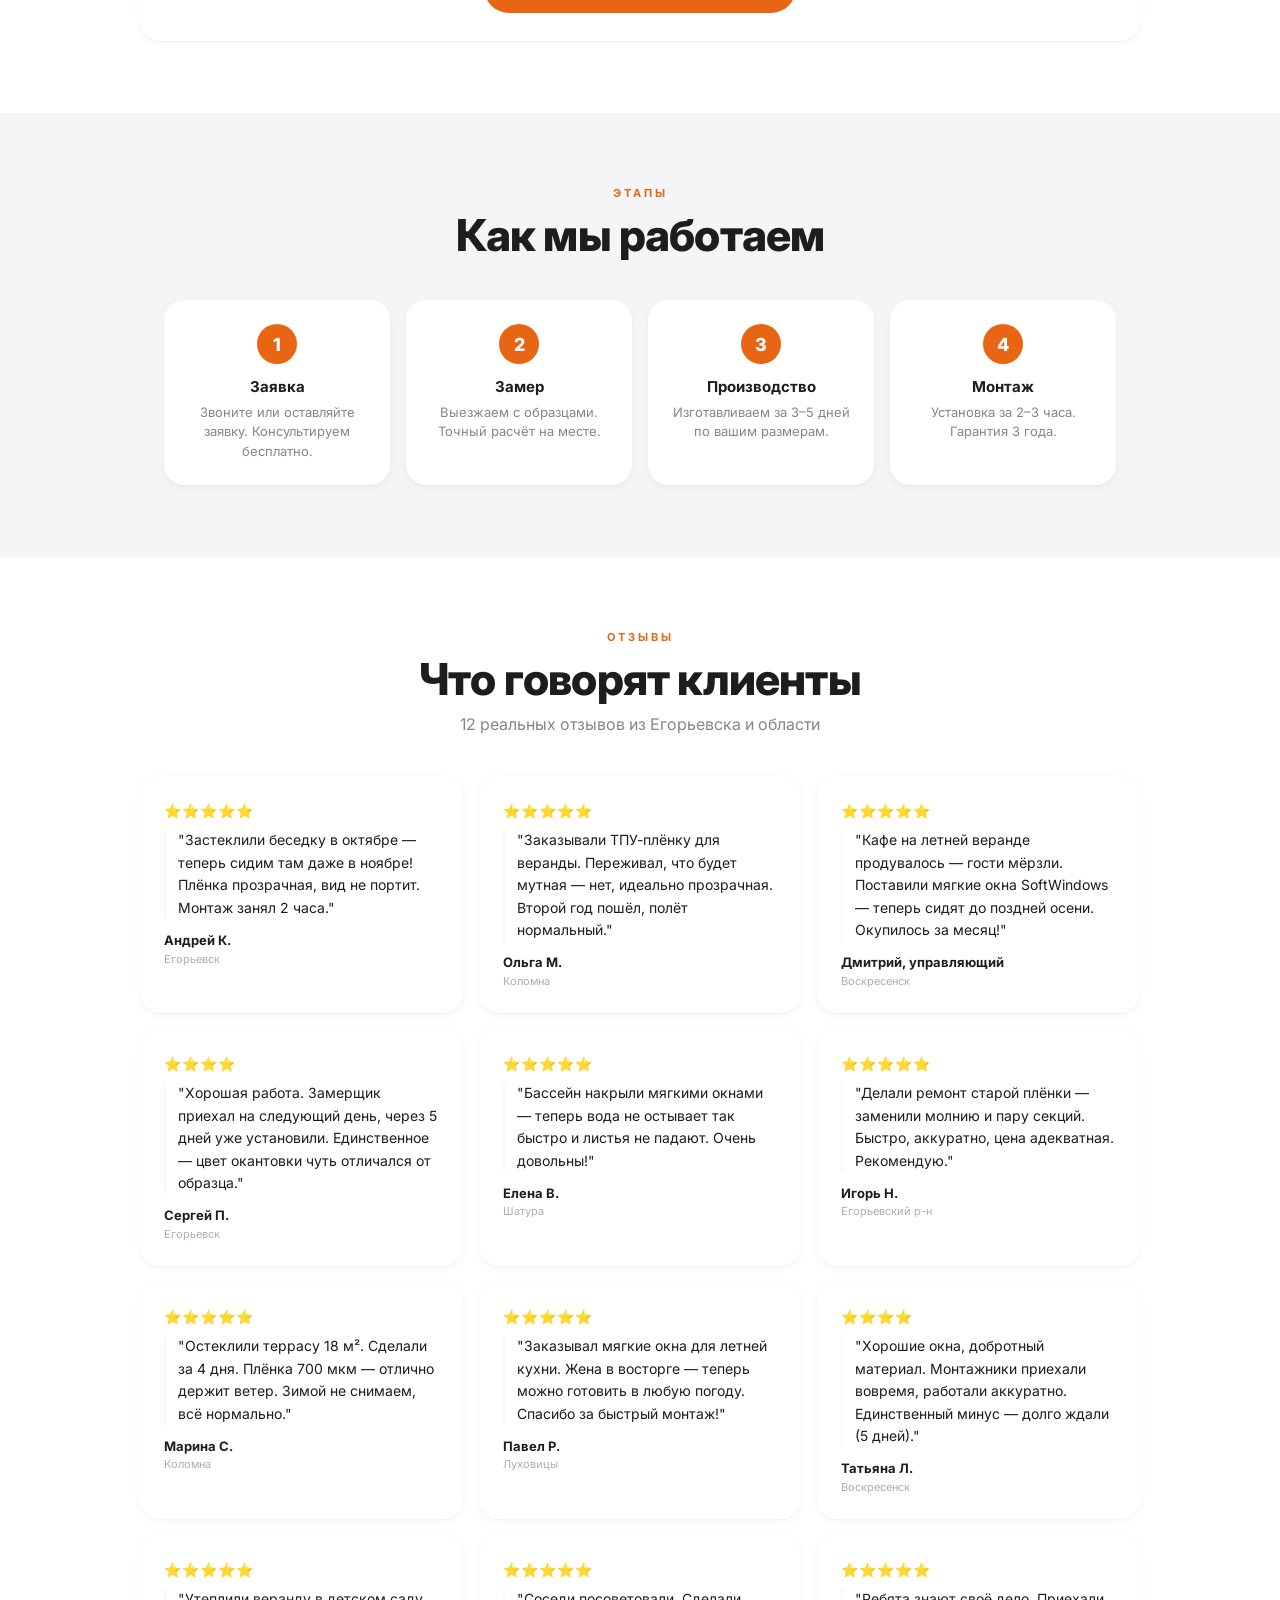
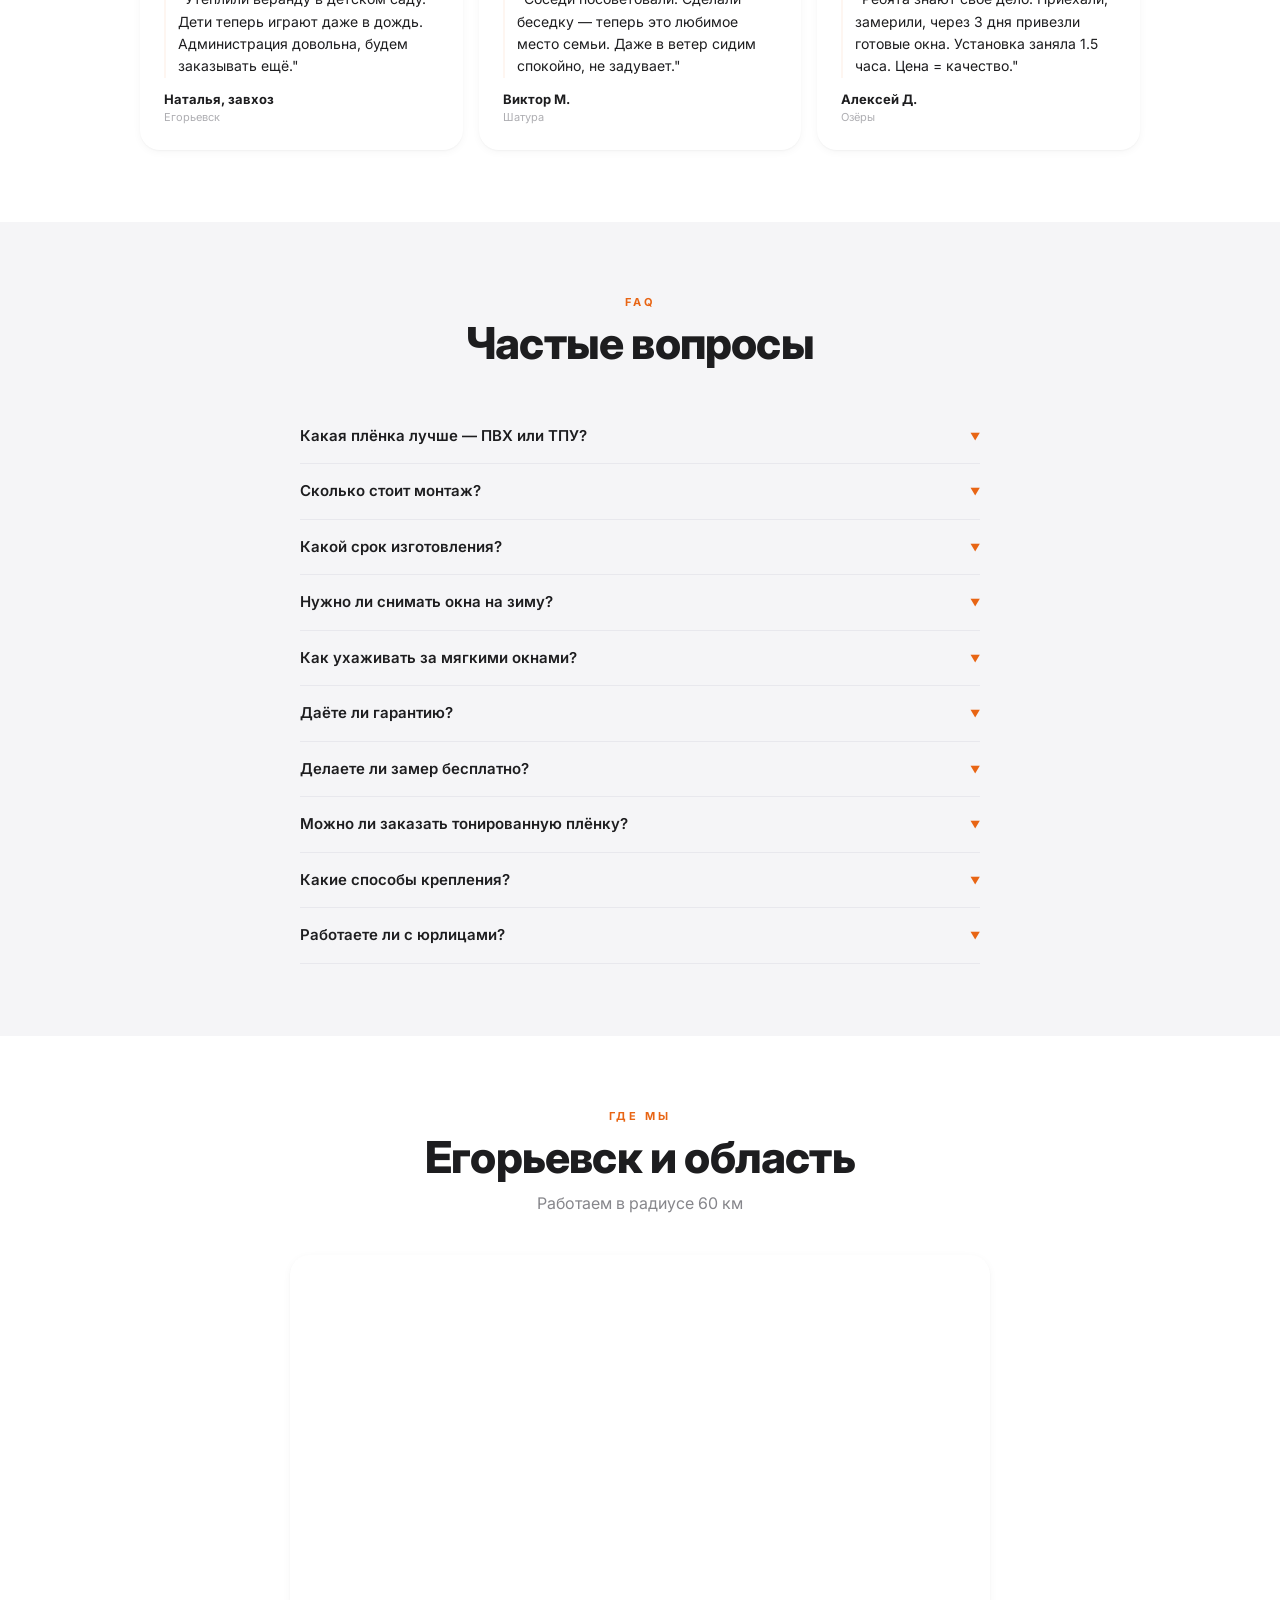
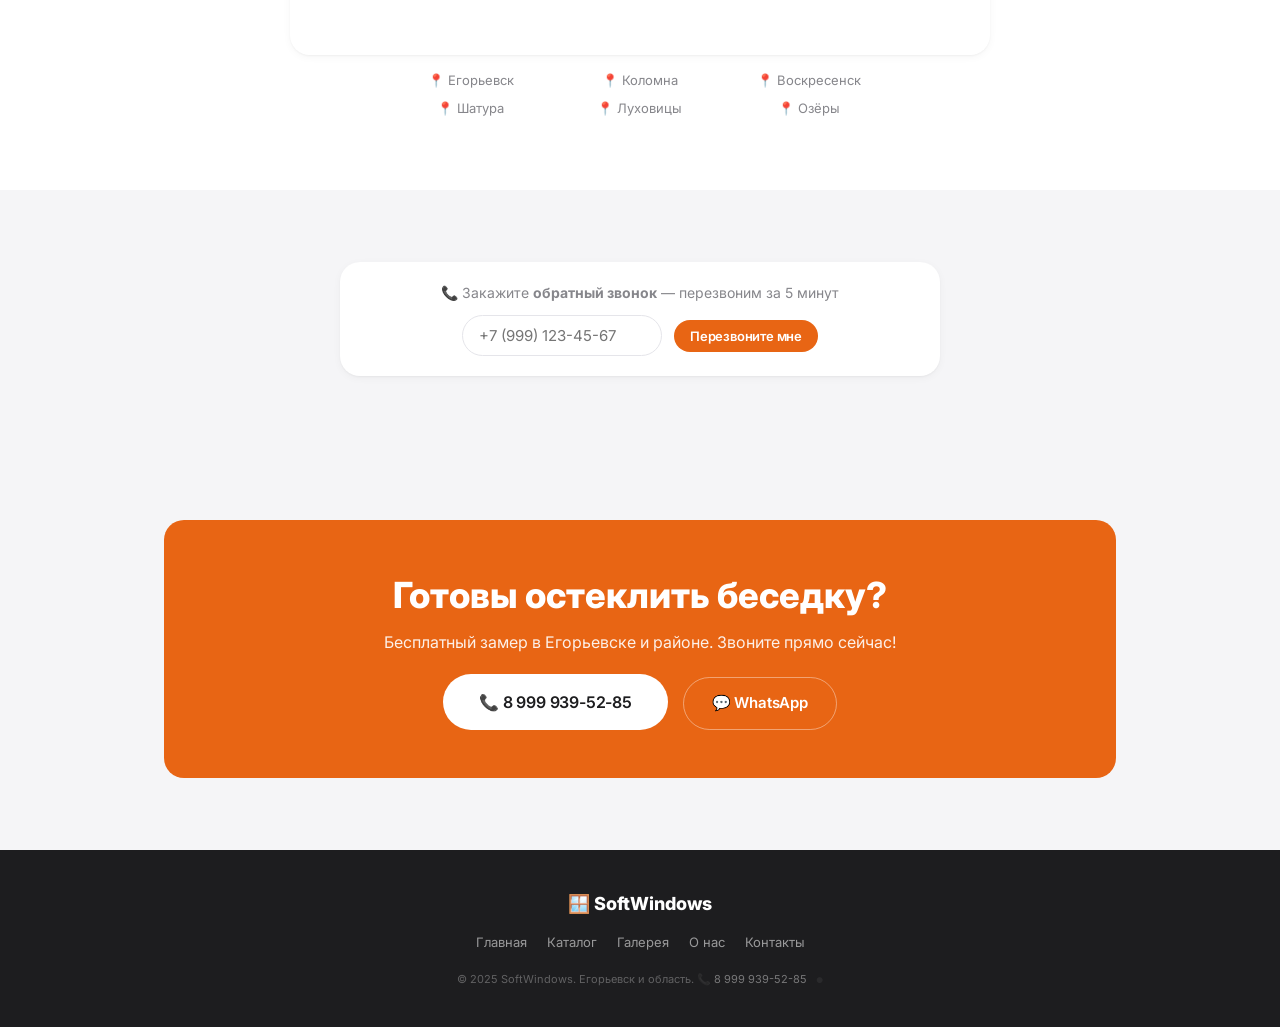
==== commit 4b746531: "Add files via upload" ====
--- a/index.html
+++ b/index.html
@@ -3,169 +3,249 @@
 <head>
 <meta charset="UTF-8">
 <meta name="viewport" content="width=device-width, initial-scale=1.0">
-<meta name="description" content="SoftWindows — продажа и установка мягких окон ПВХ для беседок, веранд, террас. От 1 670 ₽/м². Замер бесплатно. Гарантия 3 года.">
-<title>SoftWindows — Мягкие окна для беседок и веранд</title>
+<meta name="description" content="SoftWindows — мягкие окна для беседок и веранд. От 3 000 ₽/м². Монтаж 500 ₽/м². Егорьевск и область. Гарантия 3 года.">
+<meta name="keywords" content="мягкие окна, беседка, веранда, ПВХ окна, Егорьевск, мягкое остекление">
+<meta name="robots" content="index, follow">
+<meta property="og:title" content="SoftWindows — Мягкие окна для беседок и веранд">
+<meta property="og:description" content="От 3 000 ₽/м². Монтаж 500 ₽/м². Бесплатный замер. Гарантия 3 года.">
+<title>SoftWindows — Мягкие окна для беседок и веранд | от 3 000 ₽/м²</title>
 <link rel="stylesheet" href="css/style.css">
+<link rel="preconnect" href="https://fonts.googleapis.com">
+<link rel="preconnect" href="https://fonts.gstatic.com" crossorigin>
+<link href="https://fonts.googleapis.com/css2?family=Inter:wght@400;500;600;700;800&display=swap" rel="stylesheet">
 </head>
 <body>
 
 <div class="admin-bar" id="adminBar">
-<span>🔐 Админ</span>
-<button class="abtn" onclick="openProductModal()">+ Товар</button>
-<button class="abtn" onclick="openGalleryModal()">+ Фото</button>
-<button class="abtn" onclick="exportData()">💾 Сохранить</button>
-<button class="abtn" onclick="importData()">📂 Загрузить</button>
-<button class="abtn red" onclick="toggleAdmin()">Выход</button>
+    <span>🔐 Админ</span>
+    <button class="abtn" onclick="openProductModal()">+ Товар</button>
+    <button class="abtn" onclick="openGalleryModal()">+ Фото</button>
+    <button class="abtn green" onclick="editAllData()">📝 Всё</button>
+    <button class="abtn" onclick="exportData()">💾 Экспорт</button>
+    <button class="abtn" onclick="importData()">📂 Импорт</button>
+    <button class="abtn red" onclick="adminLogout()">Выход</button>
 </div>
 
 <nav class="nav" id="navbar">
-<div class="nav-logo" onclick="logoClick()">🪟 SoftWindows</div>
-<ul class="nav-links" id="navLinks">
-<li><a href="index.html" data-page="home" class="active">Главная</a></li>
-<li><a href="catalog.html" data-page="catalog">Каталог</a></li>
-<li><a href="gallery.html" data-page="gallery">Галерея</a></li>
-<li><a href="about.html" data-page="about">О нас</a></li>
-<li><a href="contact.html" data-page="contact" class="nav-cta">Заказать</a></li>
-<li><button class="cart-icon" onclick="openCart()">🛒<span class="cart-count" id="cartCount">0</span></button></li>
-</ul>
-<button class="burger" id="burger" onclick="toggleMenu()"><span></span><span></span><span></span></button>
+    <div class="nav-logo" onclick="location.href='index.html'">🪟 SoftWindows</div>
+    <ul class="nav-links" id="navLinks">
+        <li><a href="index.html" data-page="home" class="active">Главная</a></li>
+        <li><a href="catalog.html" data-page="catalog">Каталог</a></li>
+        <li><a href="gallery.html" data-page="gallery">Галерея</a></li>
+        <li><a href="about.html" data-page="about">О нас</a></li>
+        <li><a href="tel:+79999395285" class="nav-phone">📞 8 999 939-52-85</a></li>
+        <li><a href="contact.html" data-page="contact" class="nav-cta">Заказать</a></li>
+        <li><button class="cart-icon" onclick="openCart()">🛒<span class="cart-count" id="cartCount">0</span></button></li>
+    </ul>
+    <button class="burger" id="burger" onclick="toggleMenu()"><span></span><span></span><span></span></button>
 </nav>
 
 <main>
+
+<!-- HERO -->
 <section class="hero">
-<div class="hero-content">
-<h1>Мягкие окна<br>для <span class="accent">беседок и веранд</span></h1>
-<p>Прозрачные ПВХ-окна от 1 670 ₽/м². Защита от дождя, ветра и холода. Монтаж за 1 день. Гарантия 3 года.</p>
-<div class="hero-btns">
-<a href="#calc" class="btn btn-blue">Рассчитать стоимость</a>
-<a href="catalog.html" class="btn btn-outline">Каталог →</a>
-</div>
-</div>
-</section>
-
+    <div class="hero-content">
+        <div class="hero-badge">✅ Работаем с 2018 года • 400+ проектов</div>
+        <h1>Мягкие окна<br>для <span class="accent">беседок и веранд</span></h1>
+        <p>Прозрачные ПВХ-окна от <strong>3 000 ₽/м²</strong>. Защита от дождя, ветра и холода. Монтаж <strong>500 ₽/м²</strong>. Бесплатный замер. Гарантия 3 года.</p>
+        <div class="hero-stats">
+            <div><div class="hero-stat-num">400+</div><div class="hero-stat-label">Проектов</div></div>
+            <div><div class="hero-stat-num">7 лет</div><div class="hero-stat-label">На рынке</div></div>
+            <div><div class="hero-stat-num">3 года</div><div class="hero-stat-label">Гарантия</div></div>
+        </div>
+        <div class="hero-btns">
+            <a href="#calc" class="btn btn-accent btn-lg">💰 Рассчитать стоимость</a>
+            <a href="tel:+79999395285" class="btn btn-outline btn-lg">📞 8 999 939-52-85</a>
+        </div>
+    </div>
+</section>
+
+<!-- TRUST BAR -->
+<div class="trust-bar">
+    <div class="trust-item"><div class="trust-icon">📐</div><div class="trust-text">Бесплатный замер</div><div class="trust-sub">с образцами</div></div>
+    <div class="trust-item"><div class="trust-icon">⚡</div><div class="trust-text">За 3–5 дней</div><div class="trust-sub">изготовление</div></div>
+    <div class="trust-item"><div class="trust-icon">🛡️</div><div class="trust-text">Гарантия 3 года</div><div class="trust-sub">на всё</div></div>
+    <div class="trust-item"><div class="trust-icon">💳</div><div class="trust-text">Любая оплата</div><div class="trust-sub">нал/безнал</div></div>
+</div>
+
+<!-- ДО/ПОСЛЕ -->
 <section class="section alt">
-<div class="section-head">
-<p class="section-tag">До и После</p>
-<h2 class="section-title">Посмотрите разницу</h2>
-<p class="section-sub">Двигайте ползунок, чтобы сравнить результат</p>
-</div>
-<div class="ba-tabs" id="baTabs"></div>
-<div class="ba-container" id="baContainer"></div>
-</section>
-
-<section class="section">
-<div class="section-head">
-<p class="section-tag">Услуги</p>
-<h2 class="section-title">Что мы делаем</h2>
-<p class="section-sub">Производство и монтаж мягких окон под ключ</p>
-</div>
-<div class="services-grid" id="servicesGrid"></div>
-</section>
-
+    <div class="section-head">
+        <p class="section-tag">До и После</p>
+        <h2 class="section-title">Посмотрите разницу</h2>
+        <p class="section-sub">Двигайте ползунок, чтобы сравнить</p>
+    </div>
+    <div class="ba-tabs" id="baTabs"></div>
+    <div class="ba-container" id="baContainer"></div>
+</section>
+
+<!-- УСЛУГИ -->
+<section class="section">
+    <div class="section-head">
+        <p class="section-tag">Услуги</p>
+        <h2 class="section-title">Что мы делаем</h2>
+        <p class="section-sub">Производство и монтаж мягких окон под ключ</p>
+    </div>
+    <div class="services-grid" id="servicesGrid"></div>
+</section>
+
+<!-- КАЛЬКУЛЯТОР -->
 <section class="section alt" id="calc">
-<div class="section-head">
-<p class="section-tag">Калькулятор</p>
-<h2 class="section-title">Рассчитайте стоимость</h2>
-<p class="section-sub">Предварительная оценка за 30 секунд</p>
-</div>
-<div class="calc-wrap">
-<div class="calc-row">
-<label>Площадь остекления (м²)</label>
-<input type="number" id="calcArea" min="1" value="15" oninput="calcPrice()">
-</div>
-<div class="calc-row">
-<label>Тип плёнки</label>
-<select id="calcFilm" onchange="calcPrice()">
-<option value="pvh500">ПВХ 500 мкм (до −20°C)</option>
-<option value="pvh700" selected>ПВХ 700 мкм (до −35°C)</option>
-<option value="tpu700">ТПУ 700 мкм (до −85°C, премиум)</option>
-</select>
-</div>
-<div class="calc-row">
-<label>Окантовка</label>
-<select id="calcEdge" onchange="calcPrice()">
-<option value="edgeStandard" selected>Стандарт (ПВХ)</option>
-<option value="edgePremium">Премиум (Оксфорд)</option>
-<option value="edgeLux">Люкс (армированная)</option>
-</select>
-</div>
-<div class="calc-row">
-<label>Крепление</label>
-<select id="calcFastener" onchange="calcPrice()">
-<option value="fastenerStrap" selected>Скоба-ремень</option>
-<option value="fastenerTurn">Поворотная скоба</option>
-<option value="fastenerFrench">Французский замок</option>
-</select>
-</div>
-<div class="calc-row">
-<label>Количество молний (дверей)</label>
-<input type="number" id="calcZipper" min="0" value="1" oninput="calcPrice()">
-</div>
-<div class="calc-row">
-<label><input type="checkbox" id="calcInstall" onchange="calcPrice()" checked> Монтаж под ключ (300 ₽/м²)</label>
-</div>
-<div class="calc-row">
-<label><input type="checkbox" id="calcDelivery" onchange="calcPrice()"> Доставка (1 000 ₽)</label>
-</div>
-<div class="calc-result" id="calcResult"></div>
-<div style="text-align:center;margin-top:1rem">
-<a href="contact.html" class="btn btn-blue">Получить точный расчёт</a>
-</div>
-</div>
-</section>
-
-<section class="section">
-<div class="section-head">
-<p class="section-tag">Этапы</p>
-<h2 class="section-title">Как мы работаем</h2>
-</div>
-<div class="process-grid">
-<div class="process-step"><div class="process-num">1</div><h4>Заявка</h4><p>Оставляете заявку. Консультируем бесплатно.</p></div>
-<div class="process-step"><div class="process-num">2</div><h4>Замер</h4><p>Выезжаем с образцами. Точный расчёт.</p></div>
-<div class="process-step"><div class="process-num">3</div><h4>Производство</h4><p>Изготавливаем за 3–5 дней по размерам.</p></div>
-<div class="process-step"><div class="process-num">4</div><h4>Монтаж</h4><p>Установка за 2–3 часа. Гарантия 3 года.</p></div>
-</div>
-</section>
-
+    <div class="section-head">
+        <p class="section-tag">Калькулятор</p>
+        <h2 class="section-title">Рассчитайте стоимость за 30 секунд</h2>
+        <p class="section-sub">Предварительная оценка — точная цена после замера</p>
+    </div>
+    <div class="calc-wrap">
+        <div class="calc-row"><label>Площадь остекления (м²)</label><input type="number" id="calcArea" min="1" value="15" oninput="calcPrice()"></div>
+        <div class="calc-row"><label>Тип плёнки</label><select id="calcFilm" onchange="calcPrice()"><option value="pvh500">ПВХ 500 мкм (от 2 500 ₽/м²)</option><option value="pvh700" selected>ПВХ 700 мкм (от 3 000 ₽/м²)</option><option value="tpu700">ТПУ 700 мкм (от 4 200 ₽/м²)</option></select></div>
+        <div class="calc-row"><label>Окантовка</label><select id="calcEdge" onchange="calcPrice()"><option value="edgeStandard" selected>Стандарт (+0 ₽)</option><option value="edgePremium">Премиум (+300 ₽)</option><option value="edgeLux">Люкс (+500 ₽)</option></select></div>
+        <div class="calc-row"><label>Крепление</label><select id="calcFastener" onchange="calcPrice()"><option value="fastenerStrap" selected>Скоба-ремень (+150 ₽)</option><option value="fastenerTurn">Поворотная скоба (+200 ₽)</option><option value="fastenerFrench">Французский замок (+350 ₽)</option></select></div>
+        <div class="calc-row"><label>Количество молний (дверей)</label><input type="number" id="calcZipper" min="0" value="1" oninput="calcPrice()"></div>
+        <div class="calc-row"><label><input type="checkbox" id="calcInstall" onchange="calcPrice()" checked> Монтаж (500 ₽/м²)</label></div>
+        <div class="calc-row"><label><input type="checkbox" id="calcDelivery" onchange="calcPrice()"> Доставка (1 000 ₽)</label></div>
+        <div class="calc-result" id="calcResult"></div>
+        <div style="text-align:center;margin-top:16px">
+            <a href="tel:+79999395285" class="btn btn-accent">📞 Позвонить для точного расчёта</a>
+        </div>
+    </div>
+</section>
+
+<!-- ЭТАПЫ -->
+<section class="section">
+    <div class="section-head">
+        <p class="section-tag">Этапы</p>
+        <h2 class="section-title">Как мы работаем</h2>
+    </div>
+    <div class="process-grid">
+        <div class="process-step"><div class="process-num">1</div><h4>Заявка</h4><p>Звоните или оставляйте заявку. Консультируем бесплатно.</p></div>
+        <div class="process-step"><div class="process-num">2</div><h4>Замер</h4><p>Выезжаем с образцами. Точный расчёт на месте.</p></div>
+        <div class="process-step"><div class="process-num">3</div><h4>Производство</h4><p>Изготавливаем за 3–5 дней по вашим размерам.</p></div>
+        <div class="process-step"><div class="process-num">4</div><h4>Монтаж</h4><p>Установка за 2–3 часа. Гарантия 3 года.</p></div>
+    </div>
+</section>
+
+<!-- ОТЗЫВЫ -->
 <section class="section alt">
-<div class="section-head">
-<p class="section-tag">Отзывы</p>
-<h2 class="section-title">Что говорят клиенты</h2>
-</div>
-<div class="test-grid" id="testGrid"></div>
-</section>
-
-<section class="section">
-<div class="section-head">
-<p class="section-tag">FAQ</p>
-<h2 class="section-title">Частые вопросы</h2>
-</div>
-<div class="faq-list" id="faqList"></div>
-</section>
-
-<section class="section alt" style="text-align:center">
-<h2 class="section-title" style="margin-bottom:0.8rem">Готовы остеклить беседку?</h2>
-<p class="section-sub" style="margin-bottom:2rem">Бесплатный замер и расчёт в день обращения</p>
-<a href="contact.html" class="btn btn-blue" style="font-size:1rem;padding:0.9rem 2rem">Заказать замер</a>
-<a href="https://wa.me/79991234567" target="_blank" class="btn btn-outline" style="margin-left:0.8rem">💬 WhatsApp</a>
-</section>
+    <div class="section-head">
+        <p class="section-tag">Отзывы</p>
+        <h2 class="section-title">Что говорят клиенты</h2>
+        <p class="section-sub">12 реальных отзывов из Егорьевска и области</p>
+    </div>
+    <div class="test-grid" id="testGrid"></div>
+</section>
+
+<!-- FAQ -->
+<section class="section">
+    <div class="section-head">
+        <p class="section-tag">FAQ</p>
+        <h2 class="section-title">Частые вопросы</h2>
+    </div>
+    <div class="faq-list" id="faqList"></div>
+</section>
+
+<!-- КАРТА -->
+<section class="section alt">
+    <div class="section-head">
+        <p class="section-tag">Где мы</p>
+        <h2 class="section-title">Егорьевск и область</h2>
+        <p class="section-sub">Работаем в радиусе 60 км</p>
+    </div>
+    <div class="map-section" style="max-width:700px;margin:0 auto">
+        <iframe src="https://yandex.ru/map-widget/v1/?ll=39.0350%2C55.3830&z=12&pt=39.0350,55.3830,pm2rdm&lang=ru_RU" allowfullscreen></iframe>
+    </div>
+    <div style="text-align:center;margin-top:16px;display:grid;grid-template-columns:repeat(auto-fit,minmax(120px,1fr));gap:8px;max-width:500px;margin-left:auto;margin-right:auto;font-size:13px;color:var(--text-secondary)">
+        <div>📍 Егорьевск</div><div>📍 Коломна</div><div>📍 Воскресенск</div>
+        <div>📍 Шатура</div><div>📍 Луховицы</div><div>📍 Озёры</div>
+    </div>
+</section>
+
+<!-- ОБРАТНЫЙ ЗВОНОК -->
+<section class="section">
+    <div class="callback-bar" style="max-width:600px;margin:0 auto">
+        <p>📞 Закажите <strong>обратный звонок</strong> — перезвоним за 5 минут</p>
+        <input type="tel" class="callback-input" id="callbackPhone" placeholder="+7 (999) 123-45-67">
+        <button class="btn btn-accent btn-sm" onclick="requestCallback()">Перезвоните мне</button>
+        <span class="callback-success" id="callbackSuccess">✅ Заявка принята! Скоро позвоним.</span>
+    </div>
+</section>
+
+<!-- CTA -->
+<section class="section">
+    <div class="cta-section">
+        <h2>Готовы остеклить беседку?</h2>
+        <p>Бесплатный замер в Егорьевске и районе. Звоните прямо сейчас!</p>
+        <a href="tel:+79999395285" class="btn btn-white btn-lg pulse-ring">📞 8 999 939-52-85</a>
+        <a href="https://wa.me/79999395285" target="_blank" rel="noopener" class="btn btn-outline" style="margin-left:10px;border-color:rgba(255,255,255,0.4);color:#fff">💬 WhatsApp</a>
+    </div>
+</section>
+
 </main>
 
 <footer>
-<div class="footer-logo">🪟 SoftWindows</div>
-<ul class="footer-links">
-<li><a href="index.html">Главная</a></li><li><a href="catalog.html">Каталог</a></li>
-<li><a href="gallery.html">Галерея</a></li><li><a href="about.html">О нас</a></li>
-<li><a href="contact.html">Контакты</a></li>
-</ul>
-<p class="footer-copy">© 2025 SoftWindows. Мягкие окна ПВХ. Егорьевск и область.</p>
+    <div class="footer-logo">🪟 SoftWindows</div>
+    <ul class="footer-links">
+        <li><a href="index.html">Главная</a></li><li><a href="catalog.html">Каталог</a></li>
+        <li><a href="gallery.html">Галерея</a></li><li><a href="about.html">О нас</a></li>
+        <li><a href="contact.html">Контакты</a></li>
+    </ul>
+    <p class="footer-copy">© 2025 SoftWindows. Егорьевск и область. 📞 <a href="tel:+79999395285" style="color:rgba(255,255,255,0.4)">8 999 939-52-85</a> <span class="admin-trigger" onclick="adminLogin()" title="Админ">●</span></p>
 </footer>
 
-<div class="cart-modal" id="cartModal" onclick="closeCartOutside(event)"><div class="cart-panel" onclick="event.stopPropagation()"><div class="cart-header"><h3>🛒 Корзина</h3><button class="cart-close" onclick="closeCart()">✕</button></div><div id="cartItems"></div><div class="cart-total"><span>Итого:</span><span class="cart-total-price" id="cartTotal">0 ₽</span></div><div class="cart-actions"><a href="contact.html" class="btn btn-blue" style="justify-content:center" onclick="closeCart()">Оформить</a><button class="btn btn-outline" style="justify-content:center" onclick="clearCart()">Очистить</button></div></div></div>
-
-<div class="modal-overlay" id="productModal" onclick="closeModalOutside(event)"><div class="modal-box" onclick="event.stopPropagation()"><h3 id="productModalTitle">Новый товар</h3><input type="hidden" id="editId"><div class="modal-field"><label>Категория</label><input type="text" id="f_cat"></div><div class="modal-field"><label>Название</label><input type="text" id="f_title"></div><div class="modal-field"><label>Описание</label><textarea id="f_desc"></textarea></div><div class="modal-field"><label>Цена</label><input type="text" id="f_price"></div><div class="modal-field"><label>Ссылка на фото</label><input type="text" id="f_img"></div><div class="modal-field"><label>Эмодзи</label><input type="text" id="f_icon"></div><div class="modal-field"><label>Бейдж</label><input type="text" id="f_badge"></div><div class="modal-btns"><button class="btn btn-outline" onclick="closeModal('productModal')">Отмена</button><button class="btn btn-blue" onclick="saveProduct()">Сохранить</button></div></div></div>
-
-<div class="modal-overlay" id="galleryModal" onclick="closeModalOutside(event)"><div class="modal-box" onclick="event.stopPropagation()"><h3>Новое фото</h3><div class="modal-field"><label>Название</label><input type="text" id="g_title"></div><div class="modal-field"><label>Описание</label><input type="text" id="g_desc"></div><div class="modal-field"><label>Ссылка на фото</label><input type="text" id="g_src"></div><div class="modal-field"><label>Эмодзи</label><input type="text" id="g_icon"></div><div class="modal-btns"><button class="btn btn-outline" onclick="closeModal('galleryModal')">Отмена</button><button class="btn btn-blue" onclick="saveGallery()">Сохранить</button></div></div></div>
+<!-- КОРЗИНА -->
+<div class="cart-modal" id="cartModal" onclick="closeCartOutside(event)">
+    <div class="cart-panel" onclick="event.stopPropagation()">
+        <div class="cart-header"><h3>🛒 Корзина</h3><button class="cart-close" onclick="closeCart()">✕</button></div>
+        <div id="cartItems"></div>
+        <div class="cart-total"><span>Итого:</span><span class="cart-total-price" id="cartTotal">0 ₽</span></div>
+        <div class="cart-actions">
+            <a href="contact.html" class="btn btn-accent" style="flex:1;justify-content:center" onclick="closeCart()">Оформить</a>
+            <button class="btn btn-outline" style="flex:1;justify-content:center" onclick="clearCart()">Очистить</button>
+        </div>
+    </div>
+</div>
+
+<!-- МОДАЛКИ -->
+<div class="modal-overlay" id="productModal" onclick="closeModalOutside(event)">
+    <div class="modal-box" onclick="event.stopPropagation()">
+        <h3 id="productModalTitle">Новый товар</h3><input type="hidden" id="editId">
+        <div class="modal-field"><label>Категория</label><input type="text" id="f_cat"></div>
+        <div class="modal-field"><label>Название</label><input type="text" id="f_title"></div>
+        <div class="modal-field"><label>Описание</label><textarea id="f_desc"></textarea></div>
+        <div class="modal-field"><label>Цена</label><input type="text" id="f_price"></div>
+        <div class="modal-field"><label>Ссылка на фото или images/файл.jpg</label><input type="text" id="f_img"></div>
+        <div class="modal-field"><label>Эмодзи</label><input type="text" id="f_icon"></div>
+        <div class="modal-field"><label>Бейдж (Хит/Новинка/Премиум)</label><input type="text" id="f_badge"></div>
+        <div class="modal-btns">
+            <button class="btn btn-outline" onclick="closeModal('productModal')">Отмена</button>
+            <button class="btn btn-accent" onclick="saveProduct()">Сохранить</button>
+        </div>
+    </div>
+</div>
+
+<div class="modal-overlay" id="galleryModal" onclick="closeModalOutside(event)">
+    <div class="modal-box" onclick="event.stopPropagation()">
+        <h3>Новое фото</h3>
+        <div class="modal-field"><label>Название</label><input type="text" id="g_title"></div>
+        <div class="modal-field"><label>Описание</label><input type="text" id="g_desc"></div>
+        <div class="modal-field"><label>Загрузить фото с телефона/ПК</label><input type="file" id="g_file" accept="image/*" onchange="previewGalleryPhoto(this)"></div>
+        <div id="g_preview" style="margin-bottom:8px"></div>
+        <div class="modal-field"><label>ИЛИ вставьте ссылку на фото</label><input type="text" id="g_src" placeholder="https://... или images/foto.jpg"></div>
+        <div class="modal-field"><label>Эмодзи</label><input type="text" id="g_icon"></div>
+        <div class="modal-btns">
+            <button class="btn btn-outline" onclick="closeModal('galleryModal')">Отмена</button>
+            <button class="btn btn-accent" onclick="saveGallery()">Сохранить</button>
+        </div>
+    </div>
+</div>
+
+<!-- LIGHTBOX -->
+<div class="lightbox" id="lightbox" onclick="closeLbOutside(event)">
+    <button class="lb-close" onclick="closeLb()">✕</button>
+    <button class="lb-nav lb-prev" onclick="lbNav(-1)">‹</button>
+    <button class="lb-nav lb-next" onclick="lbNav(1)">›</button>
+    <img src="" alt="" id="lbImg"><p class="lb-cap" id="lbCap"></p>
+</div>
 
 <script src="js/data.js"></script>
 <script src="js/app.js"></script>
--- a/css/style.css
+++ b/css/style.css
@@ -1,280 +1,316 @@
-@import url('https://fonts.googleapis.com/css2?family=Inter:wght@300;400;500;600;700&display=swap');
-
+/* ===== SOFTWINDOWS — APPLE MINIMAL ===== */
 :root {
-    --bg: #ffffff;
-    --bg-alt: #f5f5f7;
-    --surface: #ffffff;
-    --surface-alt: #fafafc;
-    --blue: #0071e3;
-    --blue-link: #0066cc;
-    --blue-hover: #0077ed;
+    --bg: #f5f5f7;
+    --bg-alt: #ffffff;
     --text: #1d1d1f;
-    --text-secondary: #6e6e73;
-    --text-tertiary: #86868b;
-    --border: #d2d2d7;
-    --border-light: #f0f0f0;
-    --radius: 18px;
-    --radius-sm: 12px;
-    --radius-pill: 980px;
-    --shadow: 0 4px 20px rgba(0,0,0,0.06);
-    --shadow-lg: 0 12px 40px rgba(0,0,0,0.08);
-    --transition: 0.3s cubic-bezier(0.4, 0, 0.6, 1);
+    --text-secondary: #86868b;
+    --text-tertiary: #aeaeb2;
+    --accent: #e86514;
+    --accent-hover: #c85210;
+    --accent-light: rgba(232,101,20,0.06);
+    --green: #2d8c4a;
+    --red: #d32f2f;
+    --gold: #f5a623;
+    --card-bg: #ffffff;
+    --card-shadow: 0 1px 2px rgba(0,0,0,0.04), 0 2px 8px rgba(0,0,0,0.04);
+    --card-shadow-hover: 0 2px 4px rgba(0,0,0,0.06), 0 8px 24px rgba(0,0,0,0.08);
+    --radius: 20px;
+    --radius-sm: 14px;
+    --radius-xs: 8px;
+    --nav-height: 52px;
+    --max-width: 1000px;
+    --font: 'Inter', -apple-system, BlinkMacSystemFont, 'Segoe UI', Roboto, sans-serif;
+    --transition: 0.35s cubic-bezier(0.25, 0.1, 0.25, 1);
 }
 
-* { margin: 0; padding: 0; box-sizing: border-box; }
-html { scroll-behavior: smooth; }
-body { font-family: -apple-system, BlinkMacSystemFont, "SF Pro Display", "SF Pro Text", "Inter", "Helvetica Neue", Helvetica, Arial, sans-serif; background: var(--bg); color: var(--text); line-height: 1.5; overflow-x: hidden; -webkit-font-smoothing: antialiased; }
-img { max-width: 100%; }
-
-/* NAV — Apple frosted glass */
-.nav { position: fixed; top: 0; left: 0; width: 100%; z-index: 1000; height: 48px; background: rgba(251,251,253,0.8); backdrop-filter: saturate(1.8) blur(20px); -webkit-backdrop-filter: saturate(1.8) blur(20px); border-bottom: 1px solid rgba(0,0,0,0.05); display: flex; align-items: center; justify-content: space-between; padding: 0 22px; transition: all 0.3s; }
-.nav-logo { font-size: 1.1rem; font-weight: 600; color: var(--text); text-decoration: none; cursor: pointer; user-select: none; letter-spacing: -0.02em; display: flex; align-items: center; gap: 0.4rem; }
-.nav-links { display: flex; list-style: none; gap: 0; align-items: center; }
-.nav-links a { color: var(--text); text-decoration: none; font-size: 0.8rem; font-weight: 400; padding: 0 0.6rem; cursor: pointer; transition: color 0.3s; background: none; border: none; font-family: inherit; line-height: 48px; }
-.nav-links a:hover { color: var(--text-secondary); }
-.nav-links a.active { color: var(--blue); }
-.nav-cta { background: var(--blue) !important; color: #fff !important; border-radius: var(--radius-pill) !important; padding: 0.4rem 1.2rem !important; font-weight: 400 !important; line-height: 1.5 !important; transition: background 0.3s !important; }
-.nav-cta:hover { background: var(--blue-hover) !important; }
-.cart-icon { position: relative; cursor: pointer; font-size: 1.1rem; background: none; border: none; color: var(--text); padding: 0 0.4rem; }
-.cart-count { position: absolute; top: -6px; right: -6px; width: 18px; height: 18px; background: var(--blue); color: #fff; border-radius: 50%; font-size: 0.65rem; font-weight: 600; display: none; align-items: center; justify-content: center; }
-.cart-count.visible { display: flex; }
-.burger { display: none; flex-direction: column; gap: 4px; cursor: pointer; background: none; border: none; }
-.burger span { width: 22px; height: 2px; background: var(--text); display: block; border-radius: 1px; transition: 0.3s; }
-
-/* ADMIN BAR */
-.admin-bar { display: none; justify-content: center; gap: 0.8rem; padding: 0.5rem 1rem; background: var(--surface-alt); border-bottom: 1px solid var(--blue); flex-wrap: wrap; position: fixed; top: 0; left: 0; right: 0; z-index: 1001; }
-.admin-bar.active { display: flex; }
-.admin-bar span { font-size: 0.72rem; font-weight: 600; color: var(--blue); display: flex; align-items: center; }
-.abtn { padding: 0.35rem 0.9rem; border-radius: var(--radius-pill); border: none; background: var(--blue); color: #fff; font-size: 0.7rem; font-weight: 500; cursor: pointer; font-family: inherit; transition: 0.3s; }
-.abtn:hover { background: var(--blue-hover); transform: translateY(-1px); }
-.abtn.red { background: #e01e2c; } .abtn.red:hover { background: #c01826; }
-body.admin-open .nav { top: 44px; } body.admin-open main { padding-top: 92px; }
-
-/* HERO — Apple style */
-.hero { min-height: 100vh; display: flex; align-items: center; justify-content: center; text-align: center; background: var(--bg); padding: 48px 22px 60px; position: relative; overflow: hidden; }
-.hero-content { max-width: 980px; z-index: 2; }
-.hero h1 { font-size: clamp(2.5rem, 6vw, 5rem); font-weight: 600; letter-spacing: -0.02em; line-height: 1.05; margin-bottom: 0.8rem; }
-.hero h1 .accent { color: var(--blue); }
-.hero p { font-size: clamp(1.1rem, 2vw, 1.5rem); font-weight: 400; color: var(--text-secondary); max-width: 600px; margin: 0 auto 2rem; line-height: 1.4; }
-.hero-btns { display: flex; gap: 1rem; justify-content: center; flex-wrap: wrap; }
-
-/* BUTTONS — Apple pill style */
-.btn { display: inline-flex; align-items: center; gap: 0.4rem; padding: 0.7rem 1.6rem; border-radius: var(--radius-pill); font-weight: 400; font-size: 0.95rem; text-decoration: none; cursor: pointer; transition: all 0.3s; border: none; font-family: inherit; }
-.btn-blue { background: var(--blue); color: #fff; }
-.btn-blue:hover { background: var(--blue-hover); transform: translateY(-1px); }
-.btn-outline { background: transparent; color: var(--blue-link); border: 1px solid var(--blue-link); }
-.btn-outline:hover { background: var(--blue-link); color: #fff; }
-.btn-sm { padding: 0.45rem 1.1rem; font-size: 0.82rem; border-radius: var(--radius-pill); background: var(--blue); color: #fff; border: none; cursor: pointer; font-weight: 400; font-family: inherit; transition: 0.3s; }
-.btn-sm:hover { background: var(--blue-hover); transform: translateY(-1px); }
-.btn-sm.added { background: #34c759; }
-.btn-danger { background: #e01e2c; color: #fff; padding: 0.3rem 0.8rem; font-size: 0.72rem; border: none; border-radius: var(--radius-pill); cursor: pointer; font-weight: 500; font-family: inherit; }
-.btn-danger:hover { background: #c01826; }
-
-/* SECTIONS */
-main { padding-top: 48px; }
-.section { padding: 80px 22px; }
-.section.alt { background: var(--bg-alt); }
-.section-head { text-align: center; margin-bottom: 56px; }
-.section-tag { display: inline-block; font-size: 0.8rem; font-weight: 600; color: var(--blue); margin-bottom: 0.6rem; }
-.section-title { font-size: clamp(2rem, 4vw, 3rem); font-weight: 600; letter-spacing: -0.02em; margin-bottom: 0.5rem; line-height: 1.1; }
-.section-sub { font-size: 1.15rem; font-weight: 400; color: var(--text-secondary); max-width: 600px; margin: 0 auto; }
-
-/* SERVICES — Apple card grid */
-.services-grid { display: grid; grid-template-columns: repeat(auto-fit, minmax(300px, 1fr)); gap: 16px; max-width: 1068px; margin: 0 auto; }
-.service-card { background: var(--surface); border-radius: var(--radius); padding: 2rem 1.5rem; transition: transform 0.4s, box-shadow 0.4s; border: 1px solid var(--border-light); }
-.service-card:hover { transform: translateY(-4px); box-shadow: var(--shadow-lg); }
-.service-icon { font-size: 2.5rem; margin-bottom: 1rem; display: block; }
-.service-card h3 { font-size: 1.25rem; font-weight: 600; margin-bottom: 0.4rem; letter-spacing: -0.01em; }
-.service-card p { font-size: 0.95rem; color: var(--text-secondary); line-height: 1.5; margin-bottom: 0.8rem; }
-.service-price { display: inline-block; color: var(--blue); font-size: 0.95rem; font-weight: 600; }
-
-/* CATALOG */
-.catalog-tools { max-width: 1068px; margin: 0 auto 2rem; padding: 0 22px; display: flex; flex-direction: column; align-items: center; gap: 1rem; }
-.catalog-filters { display: flex; gap: 0.5rem; justify-content: center; flex-wrap: wrap; }
-.filter-btn { padding: 0.4rem 1rem; border-radius: var(--radius-pill); border: 1px solid var(--border); background: var(--surface); color: var(--text); font-size: 0.85rem; font-weight: 500; cursor: pointer; transition: 0.3s; font-family: inherit; }
-.filter-btn:hover, .filter-btn.active { background: var(--blue); color: #fff; border-color: var(--blue); }
-.catalog-search { width: 100%; max-width: 400px; padding: 0.7rem 1.2rem; border-radius: var(--radius-sm); border: 1px solid var(--border); background: var(--surface); color: var(--text); font-family: inherit; font-size: 0.95rem; transition: 0.3s; }
-.catalog-search:focus { outline: none; border-color: var(--blue); box-shadow: 0 0 0 4px rgba(0,113,227,0.1); }
-.catalog-grid { display: grid; grid-template-columns: repeat(auto-fill, minmax(260px, 1fr)); gap: 16px; max-width: 1068px; margin: 0 auto; padding: 0 22px 60px; }
-.product-card { background: var(--surface); border-radius: var(--radius); overflow: hidden; transition: transform 0.4s, box-shadow 0.4s; display: flex; flex-direction: column; border: 1px solid var(--border-light); position: relative; }
-.product-card:hover { transform: translateY(-4px); box-shadow: var(--shadow-lg); }
-.product-img { width: 100%; height: 200px; position: relative; overflow: hidden; }
-.product-img img { width: 100%; height: 100%; object-fit: cover; transition: 0.5s; }
-.product-card:hover .product-img img { transform: scale(1.05); }
-.product-img-fallback { width: 100%; height: 100%; display: flex; align-items: center; justify-content: center; font-size: 4rem; background: linear-gradient(135deg, var(--bg-alt), var(--surface-alt)); }
-.product-badge { position: absolute; top: 0.8rem; left: 0.8rem; background: var(--blue); color: #fff; font-size: 0.68rem; font-weight: 600; padding: 0.2rem 0.7rem; border-radius: var(--radius-pill); }
-.product-body { padding: 1.2rem; flex: 1; display: flex; flex-direction: column; }
-.product-cat { font-size: 0.7rem; text-transform: uppercase; letter-spacing: 1px; color: var(--blue); margin-bottom: 0.3rem; font-weight: 600; }
-.product-title { font-size: 1.05rem; font-weight: 600; margin-bottom: 0.3rem; letter-spacing: -0.01em; }
-.product-desc { font-size: 0.88rem; color: var(--text-secondary); line-height: 1.5; flex: 1; margin-bottom: 0.8rem; }
-.product-footer { display: flex; justify-content: space-between; align-items: center; gap: 0.8rem; }
-.product-price { font-size: 1.2rem; font-weight: 700; color: var(--text); }
-.product-price small { font-size: 0.72rem; color: var(--text-tertiary); font-weight: 400; }
-.admin-edit, .admin-delete { position: absolute; top: 0.5rem; width: 28px; height: 28px; border-radius: 50%; color: #fff; border: none; cursor: pointer; font-size: 0.85rem; z-index: 10; display: flex; align-items: center; justify-content: center; transition: 0.2s; }
-.admin-edit { right: 2.3rem; background: var(--blue); } .admin-delete { right: 0.5rem; background: #e01e2c; }
-.admin-edit:hover, .admin-delete:hover { transform: scale(1.1); }
-
-/* BEFORE/AFTER SLIDER */
-.ba-container { max-width: 800px; margin: 0 auto; position: relative; border-radius: var(--radius); overflow: hidden; box-shadow: var(--shadow-lg); aspect-ratio: 4/3; user-select: none; }
-.ba-img { position: absolute; top: 0; left: 0; width: 100%; height: 100%; object-fit: cover; pointer-events: none; }
-.ba-before { z-index: 1; } .ba-after { z-index: 2; clip-path: inset(0 0 0 50%); }
-.ba-handle { position: absolute; top: 0; bottom: 0; left: 50%; width: 3px; background: var(--blue); z-index: 3; cursor: ew-resize; transform: translateX(-50%); }
-.ba-handle::after { content: '⇆'; position: absolute; top: 50%; left: 50%; transform: translate(-50%,-50%); background: var(--blue); color: #fff; width: 40px; height: 40px; border-radius: 50%; display: flex; align-items: center; justify-content: center; font-size: 1.1rem; font-weight: 600; box-shadow: 0 4px 12px rgba(0,0,0,0.2); }
-.ba-label { position: absolute; top: 1rem; z-index: 4; padding: 0.3rem 0.9rem; border-radius: var(--radius-pill); font-size: 0.75rem; font-weight: 600; }
-.ba-label-before { left: 1rem; background: rgba(0,0,0,0.6); color: #fff; }
-.ba-label-after { right: 1rem; background: var(--blue); color: #fff; }
-.ba-tabs { display: flex; gap: 0.5rem; justify-content: center; margin-bottom: 2rem; flex-wrap: wrap; }
-.ba-tab { padding: 0.4rem 1.1rem; border-radius: var(--radius-pill); border: 1px solid var(--border); background: var(--surface); color: var(--text); font-size: 0.85rem; font-weight: 500; cursor: pointer; transition: 0.3s; font-family: inherit; }
-.ba-tab.active { background: var(--blue); color: #fff; border-color: var(--blue); }
-
-/* GALLERY */
-.gallery-grid { display: grid; grid-template-columns: repeat(auto-fill, minmax(280px, 1fr)); gap: 16px; max-width: 1068px; margin: 0 auto; padding: 0 22px 60px; }
-.gallery-item { position: relative; border-radius: var(--radius); overflow: hidden; aspect-ratio: 4/3; cursor: pointer; background: var(--surface); border: 1px solid var(--border-light); transition: 0.4s; }
-.gallery-item:hover { transform: scale(1.02); box-shadow: var(--shadow-lg); z-index: 2; }
-.gallery-item img { width: 100%; height: 100%; object-fit: cover; transition: 0.5s; }
-.gallery-item:hover img { transform: scale(1.08); }
-.gallery-overlay { position: absolute; bottom: 0; left: 0; right: 0; padding: 1.2rem; background: linear-gradient(transparent, rgba(0,0,0,0.8)); transform: translateY(100%); transition: 0.4s; }
-.gallery-item:hover .gallery-overlay { transform: translateY(0); }
-.gallery-overlay h4 { color: #fff; font-size: 1rem; font-weight: 600; }
-.gallery-overlay p { color: rgba(255,255,255,0.8); font-size: 0.8rem; margin-top: 0.2rem; }
-.gallery-item .admin-delete { top: 0.5rem; right: 0.5rem; }
-
-/* LIGHTBOX */
-.lightbox { display: none; position: fixed; top: 0; left: 0; width: 100%; height: 100%; background: rgba(0,0,0,0.92); z-index: 2000; align-items: center; justify-content: center; flex-direction: column; }
-.lightbox.active { display: flex; }
-.lightbox img { max-width: 90%; max-height: 80vh; border-radius: var(--radius); object-fit: contain; }
-.lb-close { position: absolute; top: 1.5rem; right: 1.5rem; font-size: 1.4rem; color: #fff; cursor: pointer; background: rgba(255,255,255,0.1); border: none; width: 44px; height: 44px; border-radius: 50%; display: flex; align-items: center; justify-content: center; transition: 0.3s; }
-.lb-close:hover { background: rgba(255,255,255,0.2); }
-.lb-cap { color: #fff; margin-top: 1rem; font-size: 1rem; text-align: center; }
-.lb-nav { position: absolute; top: 50%; transform: translateY(-50%); font-size: 1.8rem; color: #fff; cursor: pointer; background: rgba(255,255,255,0.08); border: none; width: 44px; height: 44px; border-radius: 50%; display: flex; align-items: center; justify-content: center; transition: 0.3s; }
-.lb-nav:hover { background: rgba(255,255,255,0.2); }
-.lb-prev { left: 1.5rem; } .lb-next { right: 1.5rem; }
-
-/* CART */
-.cart-modal { display: none; position: fixed; top: 0; left: 0; width: 100%; height: 100%; background: rgba(0,0,0,0.5); z-index: 1500; align-items: center; justify-content: flex-end; }
-.cart-modal.active { display: flex; }
-.cart-panel { width: 100%; max-width: 400px; height: 100%; background: var(--surface); padding: 1.5rem; overflow-y: auto; animation: slideIn 0.3s; }
-@keyframes slideIn { from { transform: translateX(100%); } to { transform: translateX(0); } }
-.cart-header { display: flex; justify-content: space-between; align-items: center; margin-bottom: 1rem; padding-bottom: 1rem; border-bottom: 1px solid var(--border-light); }
-.cart-header h3 { font-size: 1.3rem; font-weight: 600; }
-.cart-close { background: none; border: none; font-size: 1.4rem; cursor: pointer; color: var(--text); }
-.cart-item { display: flex; gap: 0.8rem; padding: 0.8rem 0; border-bottom: 1px solid var(--border-light); align-items: center; }
-.cart-item-fallback { width: 48px; height: 48px; border-radius: 10px; display: flex; align-items: center; justify-content: center; font-size: 1.5rem; flex-shrink: 0; background: var(--bg-alt); }
-.cart-item img { width: 48px; height: 48px; border-radius: 10px; object-fit: cover; flex-shrink: 0; }
-.cart-item-info { flex: 1; min-width: 0; }
-.cart-item-title { font-weight: 600; font-size: 0.85rem; margin-bottom: 0.2rem; white-space: nowrap; overflow: hidden; text-overflow: ellipsis; }
-.cart-item-price { color: var(--blue); font-weight: 600; font-size: 0.82rem; }
-.cart-empty { text-align: center; color: var(--text-tertiary); padding: 2rem 0; }
-.cart-total { display: flex; justify-content: space-between; align-items: center; margin-top: 1rem; padding-top: 1rem; border-top: 2px solid var(--border-light); font-weight: 600; font-size: 1.1rem; }
-.cart-total-price { color: var(--blue); font-size: 1.2rem; }
-.cart-actions { display: flex; flex-direction: column; gap: 0.7rem; margin-top: 1rem; }
-
-/* PROCESS */
-.process-grid { display: grid; grid-template-columns: repeat(auto-fit, minmax(200px, 1fr)); gap: 1rem; max-width: 1068px; margin: 0 auto; }
-.process-step { text-align: center; padding: 1.5rem; }
-.process-num { width: 48px; height: 48px; border-radius: 50%; background: var(--blue); color: #fff; font-size: 1.2rem; font-weight: 600; display: flex; align-items: center; justify-content: center; margin: 0 auto 0.8rem; }
-.process-step h4 { font-size: 1rem; font-weight: 600; margin-bottom: 0.3rem; }
-.process-step p { font-size: 0.88rem; color: var(--text-secondary); }
-
-/* CALCULATOR */
-.calc-wrap { max-width: 580px; margin: 0 auto; background: var(--surface); border-radius: var(--radius); padding: 2rem; border: 1px solid var(--border-light); box-shadow: var(--shadow); }
-.calc-row { margin-bottom: 1.2rem; }
-.calc-row label { display: block; font-size: 0.85rem; font-weight: 600; color: var(--text); margin-bottom: 0.3rem; }
-.calc-row select, .calc-row input { width: 100%; background: var(--bg-alt); border: 1px solid var(--border); border-radius: var(--radius-sm); padding: 0.7rem 0.9rem; color: var(--text); font-family: inherit; font-size: 0.95rem; transition: 0.3s; }
-.calc-row select:focus, .calc-row input:focus { outline: none; border-color: var(--blue); box-shadow: 0 0 0 4px rgba(0,113,227,0.1); }
-.calc-row input[type=checkbox] { width: auto; margin-right: 0.5rem; }
-.calc-result { background: var(--bg-alt); border-radius: var(--radius-sm); padding: 1.5rem; text-align: center; margin-top: 1rem; }
-.calc-result-label { font-size: 0.85rem; color: var(--text-secondary); margin-bottom: 0.3rem; }
-.calc-result-price { font-size: 2rem; font-weight: 700; color: var(--blue); }
-.calc-result-note { font-size: 0.78rem; color: var(--text-tertiary); margin-top: 0.4rem; }
-
-/* TESTIMONIALS */
-.test-grid { display: grid; grid-template-columns: repeat(auto-fit, minmax(280px, 1fr)); gap: 16px; max-width: 1068px; margin: 0 auto; }
-.test-card { background: var(--surface); border-radius: var(--radius); padding: 1.8rem; border: 1px solid var(--border-light); transition: 0.3s; }
-.test-card:hover { box-shadow: var(--shadow-lg); }
-.test-stars { color: #ff9500; font-size: 1rem; margin-bottom: 0.6rem; letter-spacing: 2px; }
-.test-text { font-size: 0.95rem; color: var(--text-secondary); line-height: 1.6; margin-bottom: 0.8rem; }
-.test-author { color: var(--text); font-weight: 600; font-size: 0.85rem; }
-.test-loc { color: var(--text-tertiary); font-size: 0.75rem; margin-top: 0.2rem; }
+*,*::before,*::after{box-sizing:border-box;margin:0;padding:0}
+html{scroll-behavior:smooth;-webkit-text-size-adjust:100%}
+body{font-family:var(--font);color:var(--text);background:var(--bg);line-height:1.5;overflow-x:hidden;min-height:100vh;-webkit-font-smoothing:antialiased;font-size:17px}
+img{max-width:100%;height:auto;display:block}
+a{color:inherit;text-decoration:none}
+button{cursor:pointer;font-family:inherit;border:none;background:none;font-size:inherit}
+input,select,textarea{font-family:inherit;font-size:inherit}
+ul{list-style:none}
+
+/* Админ-бар */
+.admin-bar{display:none;position:fixed;top:0;left:0;right:0;z-index:100000;background:#1d1d1f;color:#fff;padding:6px 16px;font-size:12px;align-items:center;gap:6px;flex-wrap:wrap}
+.admin-bar.show{display:flex}
+.abtn{background:rgba(255,255,255,0.1);color:#fff;padding:4px 10px;border-radius:5px;font-size:11px;transition:var(--transition)}
+.abtn:hover{background:rgba(255,255,255,0.2)}
+.abtn.red{background:rgba(211,47,47,0.4)}.abtn.red:hover{background:rgba(211,47,47,0.6)}
+.abtn.green{background:rgba(45,140,74,0.4)}.abtn.green:hover{background:rgba(45,140,74,0.6)}
+
+/* Нав */
+.nav{position:fixed;top:0;left:0;right:0;z-index:1000;height:var(--nav-height);background:rgba(245,245,247,0.82);backdrop-filter:blur(20px);-webkit-backdrop-filter:blur(20px);display:flex;align-items:center;justify-content:space-between;padding:0 20px}
+.admin-bar.show~.nav{top:30px}
+.nav-logo{font-weight:700;font-size:18px;cursor:pointer;letter-spacing:-0.4px;display:flex;align-items:center;gap:6px;color:var(--text)}
+.nav-links{display:flex;align-items:center;gap:2px}
+.nav-links a{font-size:13px;padding:6px 12px;border-radius:8px;color:var(--text-secondary);transition:var(--transition);font-weight:500}
+.nav-links a:hover,.nav-links a.active{color:var(--text)}
+.nav-links a.nav-cta{background:var(--accent);color:#fff!important;padding:7px 16px;border-radius:20px;font-weight:600}
+.nav-links a.nav-cta:hover{background:var(--accent-hover)}
+.nav-phone{font-weight:600!important;color:var(--accent)!important;font-size:14px!important}
+.cart-icon{position:relative;font-size:20px;padding:6px 8px;border-radius:8px}
+.cart-count{position:absolute;top:0;right:0;background:var(--red);color:#fff;font-size:10px;min-width:16px;height:16px;border-radius:8px;display:flex;align-items:center;justify-content:center;font-weight:700}
+.burger{display:none;flex-direction:column;gap:4px;padding:8px}
+.burger span{display:block;width:20px;height:2px;background:var(--text);border-radius:1px}
+
+/* Hero */
+.hero{position:relative;padding:80px 24px 64px;text-align:center;overflow:hidden;background:var(--bg-alt)}
+.hero-content{max-width:640px;margin:0 auto;position:relative;z-index:1}
+.hero-badge{display:inline-block;background:var(--accent-light);color:var(--accent);padding:6px 16px;border-radius:20px;font-size:13px;font-weight:600;margin-bottom:20px}
+.hero h1{font-size:clamp(32px,5vw,56px);font-weight:800;letter-spacing:-1.5px;line-height:1.08;margin-bottom:16px}
+.hero h1 .accent{color:var(--accent)}
+.hero p{font-size:17px;color:var(--text-secondary);max-width:480px;margin:0 auto 28px;line-height:1.55}
+.hero-stats{display:flex;gap:32px;justify-content:center;margin-bottom:28px}
+.hero-stat-num{font-size:28px;font-weight:800;color:var(--accent)}
+.hero-stat-label{font-size:12px;color:var(--text-secondary);text-transform:uppercase;letter-spacing:1px}
+.hero-btns{display:flex;gap:10px;justify-content:center;flex-wrap:wrap}
+
+/* Секции */
+.section{padding:72px 24px;max-width:var(--max-width);margin:0 auto}
+.section.alt{background:var(--bg-alt);max-width:100%;padding:72px 24px}
+.section.alt>*{max-width:var(--max-width);margin-left:auto;margin-right:auto}
+.section.dark{background:#1d1d1f;color:#fff;max-width:100%;padding:72px 24px}
+.section.dark>*{max-width:var(--max-width);margin-left:auto;margin-right:auto}
+.section.dark .section-sub{color:rgba(255,255,255,0.55)}
+.section-head{text-align:center;margin-bottom:40px}
+.section-tag{font-size:11px;text-transform:uppercase;letter-spacing:3px;color:var(--accent);font-weight:700;margin-bottom:8px}
+.section-title{font-size:clamp(28px,4vw,44px);font-weight:800;letter-spacing:-0.8px;margin-bottom:8px;line-height:1.15}
+.section-sub{color:var(--text-secondary);font-size:16px;max-width:440px;margin:0 auto}
+
+/* Кнопки */
+.btn{display:inline-flex;align-items:center;gap:6px;padding:14px 28px;border-radius:28px;font-size:15px;font-weight:600;transition:var(--transition);white-space:nowrap;letter-spacing:-0.2px}
+.btn-accent{background:var(--accent);color:#fff}
+.btn-accent:hover{background:var(--accent-hover)}
+.btn-outline{border:1.5px solid #d2d2d7;color:var(--text);background:transparent}
+.btn-outline:hover{background:rgba(0,0,0,0.03)}
+.btn-white{background:#fff;color:var(--text)}
+.btn-white:hover{background:#f0f0f0}
+.btn-sm{padding:8px 16px;font-size:13px;border-radius:18px;background:var(--accent);color:#fff;font-weight:600}
+.btn-sm:hover{background:var(--accent-hover)}
+.btn-lg{padding:16px 36px;font-size:16px;border-radius:32px}
+
+/* Trust bar */
+.trust-bar{display:flex;justify-content:center;gap:40px;flex-wrap:wrap;padding:24px;background:var(--bg-alt);border-bottom:1px solid #e8e8ed}
+.trust-item{text-align:center}
+.trust-icon{font-size:24px;margin-bottom:4px}
+.trust-text{font-weight:600;font-size:13px}
+.trust-sub{font-size:11px;color:var(--text-tertiary)}
+
+/* Сервисы */
+.services-grid{display:grid;grid-template-columns:repeat(auto-fit,minmax(280px,1fr));gap:16px}
+.service-card{background:var(--card-bg);border-radius:var(--radius);padding:28px 24px;box-shadow:var(--card-shadow);transition:var(--transition);text-align:center}
+.service-card:hover{box-shadow:var(--card-shadow-hover);transform:translateY(-2px)}
+.service-icon{font-size:40px;display:block;margin-bottom:12px}
+.service-card h3{font-size:17px;font-weight:700;margin-bottom:6px}
+.service-card p{color:var(--text-secondary);font-size:14px;margin-bottom:10px;line-height:1.5}
+.service-price{font-weight:800;color:var(--accent);font-size:16px}
+
+/* Before/After */
+.ba-tabs{display:flex;gap:6px;justify-content:center;flex-wrap:wrap;margin-bottom:20px}
+.ba-tab{padding:8px 20px;border-radius:20px;font-size:13px;border:1.5px solid #d2d2d7;background:#fff;transition:var(--transition);font-weight:500}
+.ba-tab.active{background:var(--accent);color:#fff;border-color:var(--accent)}
+.ba-container{position:relative;width:100%;max-width:700px;height:400px;margin:0 auto;border-radius:var(--radius);overflow:hidden;cursor:ew-resize;box-shadow:var(--card-shadow)}
+.ba-img{position:absolute;top:0;left:0;width:100%;height:100%;object-fit:cover}
+.ba-after{clip-path:inset(0 0 0 50%)}
+.ba-label{position:absolute;top:16px;padding:5px 14px;border-radius:16px;font-size:11px;font-weight:700;color:#fff;z-index:2;letter-spacing:0.5px}
+.ba-label-before{left:16px;background:rgba(0,0,0,0.5)}
+.ba-label-after{right:16px;background:var(--accent)}
+.ba-handle{position:absolute;top:0;bottom:0;left:50%;width:3px;background:#fff;z-index:3;cursor:ew-resize;box-shadow:0 0 8px rgba(0,0,0,0.15)}
+.ba-handle::after{content:'⟷';position:absolute;top:50%;left:50%;transform:translate(-50%,-50%);width:40px;height:40px;background:#fff;border-radius:50%;box-shadow:0 2px 12px rgba(0,0,0,0.12);display:flex;align-items:center;justify-content:center;font-size:14px;color:var(--text)}
+
+/* Калькулятор */
+.calc-wrap{max-width:500px;margin:0 auto;background:var(--card-bg);border-radius:var(--radius);padding:28px;box-shadow:var(--card-shadow)}
+.calc-row{margin-bottom:14px}
+.calc-row label{display:block;font-size:13px;font-weight:600;margin-bottom:4px}
+.calc-row input[type="number"],.calc-row select{width:100%;padding:10px 14px;border:1.5px solid #e5e5ea;border-radius:10px;font-size:15px;transition:var(--transition);background:var(--bg)}
+.calc-row input:focus,.calc-row select:focus{outline:none;border-color:var(--accent);box-shadow:0 0 0 3px var(--accent-light);background:#fff}
+.calc-row input[type="checkbox"]{margin-right:6px;accent-color:var(--accent)}
+.calc-result{background:var(--accent-light);border-radius:var(--radius-sm);padding:20px;text-align:center;margin-top:16px}
+.calc-result-label{font-size:12px;color:var(--text-secondary);margin-bottom:4px}
+.calc-result-price{font-size:28px;font-weight:800;color:var(--accent)}
+.calc-result-note{font-size:12px;color:var(--text-secondary);margin-top:6px}
+
+/* Процесс */
+.process-grid{display:grid;grid-template-columns:repeat(auto-fit,minmax(200px,1fr));gap:16px}
+.process-step{text-align:center;padding:24px 16px;background:var(--card-bg);border-radius:var(--radius);box-shadow:var(--card-shadow);transition:var(--transition)}
+.process-step:hover{transform:translateY(-2px);box-shadow:var(--card-shadow-hover)}
+.process-num{width:40px;height:40px;border-radius:50%;background:var(--accent);color:#fff;font-weight:800;font-size:18px;display:flex;align-items:center;justify-content:center;margin:0 auto 12px}
+.process-step h4{font-weight:700;margin-bottom:4px;font-size:15px}
+.process-step p{color:var(--text-secondary);font-size:13px;line-height:1.5}
+
+/* Отзывы */
+.test-grid{display:grid;grid-template-columns:repeat(auto-fit,minmax(280px,1fr));gap:16px}
+.test-card{background:var(--card-bg);border-radius:var(--radius);padding:24px;box-shadow:var(--card-shadow);transition:var(--transition)}
+.test-card:hover{box-shadow:var(--card-shadow-hover)}
+.test-stars{font-size:14px;margin-bottom:8px;color:var(--gold);letter-spacing:1px}
+.test-text{color:var(--text);margin-bottom:12px;font-size:14px;line-height:1.6;padding-left:12px;border-left:2px solid var(--accent-light)}
+.test-author{font-weight:700;font-size:13px}
+.test-loc{color:var(--text-tertiary);font-size:11px}
 
 /* FAQ */
-.faq-list { max-width: 680px; margin: 0 auto; }
-.faq-item { background: var(--surface); border-radius: var(--radius); margin-bottom: 0.6rem; overflow: hidden; transition: 0.3s; cursor: pointer; border: 1px solid var(--border-light); }
-.faq-item:hover { box-shadow: var(--shadow); }
-.faq-q { padding: 1rem 1.2rem; font-weight: 600; font-size: 0.95rem; display: flex; justify-content: space-between; align-items: center; }
-.faq-q .arrow { color: var(--blue); transition: 0.3s; }
-.faq-item.open .arrow { transform: rotate(180deg); }
-.faq-a { max-height: 0; overflow: hidden; transition: max-height 0.3s; padding: 0 1.2rem; color: var(--text-secondary); font-size: 0.9rem; line-height: 1.6; }
-.faq-item.open .faq-a { max-height: 200px; padding-bottom: 1rem; }
-
-/* CONTACT */
-.contact-wrap { max-width: 880px; margin: 0 auto; display: grid; grid-template-columns: 1fr 1fr; gap: 2rem; padding: 0 22px; }
-.contact-info h3 { font-size: 1.5rem; font-weight: 600; margin-bottom: 0.8rem; letter-spacing: -0.01em; }
-.contact-info p { color: var(--text-secondary); font-size: 0.92rem; line-height: 1.6; margin-bottom: 1.2rem; }
-.contact-line { display: flex; align-items: center; gap: 0.7rem; margin-bottom: 0.7rem; font-size: 0.9rem; }
-.contact-line .ic { width: 36px; height: 36px; border-radius: 50%; display: flex; align-items: center; justify-content: center; font-size: 1rem; background: var(--bg-alt); flex-shrink: 0; }
-.wa-btn { display: inline-flex; align-items: center; gap: 0.4rem; padding: 0.6rem 1.3rem; border-radius: var(--radius-pill); background: #25d366; color: #fff; text-decoration: none; font-size: 0.85rem; font-weight: 500; margin-top: 0.5rem; transition: 0.3s; }
-.wa-btn:hover { transform: translateY(-1px); box-shadow: 0 4px 15px rgba(37,211,102,0.3); }
-.contact-form { display: flex; flex-direction: column; gap: 0.7rem; background: var(--surface); padding: 1.5rem; border-radius: var(--radius); border: 1px solid var(--border-light); }
-.contact-form input, .contact-form textarea { background: var(--bg-alt); border: 1px solid var(--border); border-radius: var(--radius-sm); padding: 0.8rem 1rem; color: var(--text); font-family: inherit; font-size: 0.9rem; transition: 0.3s; resize: vertical; }
-.contact-form input:focus, .contact-form textarea:focus { outline: none; border-color: var(--blue); box-shadow: 0 0 0 4px rgba(0,113,227,0.1); }
-.contact-form textarea { min-height: 90px; }
-.form-ok { display: none; background: rgba(52,199,89,0.1); color: #248a3d; padding: 0.7rem; border-radius: var(--radius-sm); font-weight: 600; text-align: center; font-size: 0.85rem; }
-.form-ok.active { display: block; }
-
-/* MODAL */
-.modal-overlay { display: none; position: fixed; top: 0; left: 0; width: 100%; height: 100%; background: rgba(0,0,0,0.5); z-index: 3000; align-items: center; justify-content: center; padding: 1rem; }
-.modal-overlay.active { display: flex; }
-.modal-box { background: var(--surface); border-radius: var(--radius); padding: 2rem; max-width: 450px; width: 100%; max-height: 90vh; overflow-y: auto; animation: modalIn 0.3s; }
-@keyframes modalIn { from { transform: scale(0.9); opacity: 0; } to { transform: scale(1); opacity: 1; } }
-.modal-box h3 { font-size: 1.3rem; font-weight: 600; margin-bottom: 1rem; letter-spacing: -0.01em; }
-.modal-field { margin-bottom: 0.8rem; }
-.modal-field label { display: block; font-size: 0.8rem; font-weight: 600; color: var(--text); margin-bottom: 0.2rem; }
-.modal-field input, .modal-field textarea { width: 100%; background: var(--bg-alt); border: 1px solid var(--border); border-radius: var(--radius-sm); padding: 0.6rem 0.8rem; color: var(--text); font-family: inherit; font-size: 0.88rem; transition: 0.3s; }
-.modal-field input:focus, .modal-field textarea:focus { outline: none; border-color: var(--blue); }
-.modal-field textarea { min-height: 60px; resize: vertical; }
-.modal-btns { display: flex; gap: 0.7rem; margin-top: 1rem; }
-.modal-btns .btn { flex: 1; justify-content: center; }
-
-/* ABOUT */
-.about-container { max-width: 980px; margin: 0 auto; display: grid; grid-template-columns: 1fr 1fr; gap: 3rem; align-items: center; padding: 0 22px; }
-.about-text h3 { font-size: 1.8rem; font-weight: 600; margin-bottom: 1rem; letter-spacing: -0.01em; }
-.about-text p { color: var(--text-secondary); font-size: 0.95rem; line-height: 1.7; margin-bottom: 0.8rem; }
-.about-stats { display: grid; grid-template-columns: 1fr 1fr; gap: 1rem; margin-top: 1.5rem; }
-.stat-card { background: var(--surface); border-radius: var(--radius); padding: 1.5rem; text-align: center; border: 1px solid var(--border-light); transition: 0.3s; }
-.stat-card:hover { box-shadow: var(--shadow); transform: translateY(-3px); }
-.stat-number { font-size: 2rem; font-weight: 700; color: var(--blue); display: block; }
-.stat-label { font-size: 0.75rem; color: var(--text-tertiary); text-transform: uppercase; letter-spacing: 1px; margin-top: 0.3rem; font-weight: 600; }
-
-/* FOOTER */
-footer { background: var(--bg-alt); padding: 2.5rem 22px; text-align: center; border-top: 1px solid var(--border-light); }
-.footer-logo { font-size: 1.2rem; font-weight: 600; color: var(--text); margin-bottom: 0.6rem; }
-.footer-links { display: flex; gap: 1.5rem; justify-content: center; list-style: none; margin-bottom: 0.8rem; flex-wrap: wrap; }
-.footer-links a { color: var(--text-secondary); text-decoration: none; font-size: 0.78rem; transition: color 0.3s; font-weight: 400; cursor: pointer; background: none; border: none; font-family: inherit; }
-.footer-links a:hover { color: var(--text); }
-.footer-copy { color: var(--text-tertiary); font-size: 0.72rem; }
-
-/* MOBILE */
-@media (max-width: 833px) {
-    .nav { padding: 0 16px; }
-    .nav-links { position: fixed; top: 0; right: -100%; width: 70%; height: 100vh; background: rgba(255,255,255,0.98); backdrop-filter: blur(20px); flex-direction: column; justify-content: center; gap: 1.5rem; transition: right 0.4s; z-index: 1000; box-shadow: -10px 0 40px rgba(0,0,0,0.08); padding: 1.5rem; }
-    .nav-links.active { right: 0; }
-    .nav-links a { font-size: 1.1rem; line-height: 2; }
-    .burger { display: flex; }
-    .burger.active span:nth-child(1) { transform: rotate(45deg) translate(5px,5px); }
-    .burger.active span:nth-child(2) { opacity: 0; }
-    .burger.active span:nth-child(3) { transform: rotate(-45deg) translate(5px,-5px); }
-    .contact-wrap, .about-container { grid-template-columns: 1fr; gap: 1.5rem; }
-    .hero h1 { font-size: 2.2rem; }
-    .catalog-grid, .gallery-grid, .services-grid, .test-grid, .process-grid { grid-template-columns: 1fr 1fr; gap: 12px; }
-    .about-stats { grid-template-columns: 1fr 1fr; }
-    .section { padding: 60px 16px; }
-    .lb-nav { width: 36px; height: 36px; font-size: 1.3rem; } .lb-prev { left: 0.3rem; } .lb-next { right: 0.3rem; }
-    .calc-wrap { padding: 1.5rem; }
+.faq-list{max-width:680px;margin:0 auto}
+.faq-item{border-bottom:1px solid #e8e8ed;cursor:pointer}
+.faq-q{padding:16px 0;font-weight:600;display:flex;justify-content:space-between;align-items:center;font-size:15px;gap:12px}
+.faq-q .arrow{font-size:10px;transition:transform 0.35s;color:var(--accent)}
+.faq-a{max-height:0;overflow:hidden;transition:max-height 0.4s,padding 0.4s;color:var(--text-secondary);font-size:14px;line-height:1.7}
+.faq-item.open .faq-a{max-height:400px;padding-bottom:16px}
+.faq-item.open .arrow{transform:rotate(180deg)}
+
+/* Галерея */
+.gallery-grid{display:grid;grid-template-columns:repeat(auto-fill,minmax(240px,1fr));gap:12px}
+.gallery-item{position:relative;border-radius:var(--radius-sm);overflow:hidden;aspect-ratio:4/3;cursor:pointer;box-shadow:var(--card-shadow);transition:var(--transition);background:var(--bg)}
+.gallery-item:hover{transform:translateY(-2px);box-shadow:var(--card-shadow-hover)}
+.gallery-item img{width:100%;height:100%;object-fit:cover;transition:transform 0.5s}
+.gallery-item:hover img{transform:scale(1.04)}
+.gallery-overlay{position:absolute;bottom:0;left:0;right:0;padding:16px;background:linear-gradient(transparent,rgba(0,0,0,0.65));color:#fff;opacity:0;transition:var(--transition)}
+.gallery-item:hover .gallery-overlay{opacity:1}
+.gallery-overlay h4{font-size:14px;font-weight:700}
+.gallery-overlay p{font-size:11px;opacity:0.85}
+
+/* Каталог */
+.catalog-toolbar{display:flex;gap:10px;flex-wrap:wrap;align-items:center;margin-bottom:24px}
+#search{padding:10px 18px;border:1.5px solid #e5e5ea;border-radius:22px;font-size:14px;min-width:200px;transition:var(--transition);background:#fff}
+#search:focus{outline:none;border-color:var(--accent);box-shadow:0 0 0 3px var(--accent-light)}
+#filters{display:flex;gap:5px;flex-wrap:wrap}
+.filter-btn{padding:7px 16px;border-radius:18px;font-size:12px;border:1.5px solid #e5e5ea;background:#fff;transition:var(--transition);font-weight:500}
+.filter-btn.active{background:var(--accent);color:#fff;border-color:var(--accent)}
+#catalogGrid{display:grid;grid-template-columns:repeat(auto-fill,minmax(250px,1fr));gap:16px}
+
+.product-card{background:var(--card-bg);border-radius:var(--radius);overflow:hidden;box-shadow:var(--card-shadow);transition:var(--transition);position:relative}
+.product-card:hover{box-shadow:var(--card-shadow-hover);transform:translateY(-2px)}
+.product-img{position:relative;height:180px;overflow:hidden;background:var(--bg)}
+.product-img img{width:100%;height:100%;object-fit:cover;transition:transform 0.5s}
+.product-card:hover .product-img img{transform:scale(1.04)}
+.product-badge{position:absolute;top:10px;left:10px;background:var(--red);color:#fff;font-size:10px;padding:3px 10px;border-radius:10px;font-weight:700;letter-spacing:0.5px}
+.product-badge.hit{background:var(--accent)}
+.product-badge.new{background:var(--green)}
+.product-body{padding:16px}
+.product-cat{font-size:10px;text-transform:uppercase;letter-spacing:2px;color:var(--accent);font-weight:700;margin-bottom:4px}
+.product-title{font-weight:700;font-size:15px;margin-bottom:4px}
+.product-desc{color:var(--text-secondary);font-size:13px;line-height:1.5;margin-bottom:12px;display:-webkit-box;-webkit-line-clamp:2;-webkit-box-orient:vertical;overflow:hidden}
+.product-footer{display:flex;justify-content:space-between;align-items:center}
+.product-price{font-weight:800;font-size:16px;color:var(--accent)}
+.product-price small{font-size:10px;font-weight:500;color:var(--text-tertiary)}
+.admin-edit,.admin-delete{position:absolute;top:8px;z-index:5;width:28px;height:28px;border-radius:50%;font-size:12px;display:flex;align-items:center;justify-content:center;color:#fff}
+.admin-edit{right:40px;background:var(--accent)}.admin-delete{right:8px;background:var(--red)}
+
+/* Lightbox */
+.lightbox{display:none;position:fixed;inset:0;z-index:9000;background:rgba(0,0,0,0.95);align-items:center;justify-content:center}
+.lightbox.active{display:flex}
+.lightbox img{max-width:92vw;max-height:85vh;border-radius:8px;object-fit:contain}
+.lb-close{position:absolute;top:16px;right:16px;color:#fff;font-size:24px;width:40px;height:40px;border-radius:50%;display:flex;align-items:center;justify-content:center;background:rgba(255,255,255,0.1)}
+.lb-nav{position:absolute;top:50%;transform:translateY(-50%);color:#fff;font-size:36px;width:48px;height:48px;display:flex;align-items:center;justify-content:center;border-radius:50%;background:rgba(255,255,255,0.08)}
+.lb-prev{left:16px}.lb-next{right:16px}
+.lb-cap{position:absolute;bottom:24px;color:#fff;font-size:13px;text-align:center;width:100%}
+
+/* Корзина */
+.cart-modal{display:none;position:fixed;inset:0;z-index:8000;background:rgba(0,0,0,0.4);justify-content:flex-end}
+.cart-modal.active{display:flex}
+.cart-panel{width:100%;max-width:400px;background:#fff;height:100%;overflow-y:auto;padding:20px;display:flex;flex-direction:column;box-shadow:-4px 0 24px rgba(0,0,0,0.1);animation:slideInRight 0.3s}
+.cart-header{display:flex;justify-content:space-between;align-items:center;margin-bottom:16px}
+.cart-header h3{font-size:18px;font-weight:700}
+.cart-close{font-size:18px;width:32px;height:32px;border-radius:50%;display:flex;align-items:center;justify-content:center;background:rgba(0,0,0,0.04)}
+#cartItems{flex:1;overflow-y:auto}
+.cart-item{display:flex;gap:10px;padding:12px 0;border-bottom:1px solid #f0f0f0;align-items:center}
+.cart-item-img{width:48px;height:48px;border-radius:10px;object-fit:cover;background:var(--bg)}
+.cart-item-info{flex:1}.cart-item-title{font-weight:600;font-size:13px}.cart-item-price{color:var(--accent);font-weight:700;font-size:13px}
+.cart-item-qty{display:flex;align-items:center;gap:6px}
+.cart-item-qty button{width:26px;height:26px;border-radius:50%;border:1.5px solid #e5e5ea;font-size:14px;display:flex;align-items:center;justify-content:center;font-weight:600}
+.cart-item-remove{color:var(--red);font-size:13px;cursor:pointer;font-weight:600}
+.cart-total{display:flex;justify-content:space-between;padding:16px 0;font-weight:700;font-size:16px;border-top:2px solid #f0f0f0;margin-top:8px}
+.cart-total-price{color:var(--accent)}
+.cart-actions{display:flex;gap:8px}.cart-actions .btn{flex:1;justify-content:center}
+.cart-empty{text-align:center;color:var(--text-tertiary);padding:40px 0;font-size:14px}
+
+/* Модалки */
+.modal-overlay{display:none;position:fixed;inset:0;z-index:8500;background:rgba(0,0,0,0.4);align-items:center;justify-content:center;padding:16px}
+.modal-overlay.active{display:flex}
+.modal-box{background:#fff;border-radius:var(--radius);padding:28px;width:100%;max-width:480px;max-height:90vh;overflow-y:auto;position:relative;box-shadow:0 20px 50px rgba(0,0,0,0.15);animation:fadeInUp 0.3s}
+.modal-box h3{font-size:20px;font-weight:700;margin-bottom:16px}
+.modal-field{margin-bottom:14px}
+.modal-field label{display:block;font-size:11px;font-weight:600;margin-bottom:4px;color:var(--text-secondary);text-transform:uppercase;letter-spacing:1px}
+.modal-field input,.modal-field textarea,.modal-field select{width:100%;padding:10px 14px;border:1.5px solid #e5e5ea;border-radius:10px;font-size:15px;transition:var(--transition)}
+.modal-field input:focus,.modal-field textarea:focus{outline:none;border-color:var(--accent);box-shadow:0 0 0 3px var(--accent-light)}
+.modal-field textarea{min-height:80px;resize:vertical}
+.modal-btns{display:flex;gap:8px;justify-content:flex-end;margin-top:20px}
+
+/* CTA */
+.cta-section{background:var(--accent);color:#fff;text-align:center;padding:48px 24px;border-radius:var(--radius)}
+.cta-section h2{font-size:clamp(24px,4vw,36px);font-weight:800;margin-bottom:8px}
+.cta-section p{opacity:0.9;margin-bottom:20px;font-size:16px}
+
+/* Карта */
+.map-section{border-radius:var(--radius);overflow:hidden;box-shadow:var(--card-shadow)}
+.map-section iframe{width:100%;height:400px;border:none;display:block}
+
+/* Обратный звонок */
+.callback-bar{display:flex;align-items:center;justify-content:center;gap:12px;flex-wrap:wrap;padding:20px 24px;background:var(--bg-alt);border-radius:var(--radius);box-shadow:var(--card-shadow);margin-top:24px}
+.callback-bar p{font-size:14px;color:var(--text-secondary)}
+.callback-input{padding:10px 16px;border:1.5px solid #e5e5ea;border-radius:22px;font-size:15px;width:200px;transition:var(--transition)}
+.callback-input:focus{outline:none;border-color:var(--accent);box-shadow:0 0 0 3px var(--accent-light)}
+.callback-success{color:var(--green);font-weight:600;font-size:14px;display:none}
+
+/* Footer */
+footer{background:#1d1d1f;color:#fff;padding:40px 24px;text-align:center}
+.footer-logo{font-weight:800;font-size:18px;margin-bottom:12px;display:flex;align-items:center;justify-content:center;gap:6px}
+.footer-links{display:flex;gap:20px;justify-content:center;flex-wrap:wrap;margin-bottom:16px}
+.footer-links a{font-size:13px;color:rgba(255,255,255,0.55);transition:var(--transition)}
+.footer-links a:hover{color:#fff}
+.footer-copy{font-size:11px;color:rgba(255,255,255,0.3)}
+.admin-trigger{display:inline-block;color:rgba(255,255,255,0.06);cursor:default;font-size:8px;margin-left:6px;transition:color 0.3s;user-select:none}
+.admin-trigger:hover{color:rgba(255,255,255,0.2)}
+
+/* Пароль */
+.pw-overlay{display:none;position:fixed;inset:0;z-index:99999;background:rgba(0,0,0,0.6);align-items:center;justify-content:center}
+.pw-overlay.active{display:flex}
+.pw-box{background:#fff;border-radius:var(--radius);padding:28px;text-align:center;box-shadow:0 20px 50px rgba(0,0,0,0.25);animation:fadeInUp 0.3s;max-width:340px;width:90%}
+.pw-box h3{font-weight:700;margin-bottom:6px}
+.pw-box p{color:var(--text-secondary);font-size:13px;margin-bottom:14px}
+.pw-box input{width:100%;padding:12px;border:1.5px solid #e5e5ea;border-radius:10px;font-size:16px;text-align:center;margin-bottom:10px}
+.pw-box input:focus{outline:none;border-color:var(--accent)}
+.pw-error{color:var(--red);font-size:12px;margin-bottom:6px;display:none}
+
+/* Анимации */
+@keyframes fadeInUp{from{opacity:0;transform:translateY(24px)}to{opacity:1;transform:translateY(0)}}
+@keyframes slideInRight{from{transform:translateX(100%)}to{transform:translateX(0)}}
+@keyframes floatOrb{0%,100%{transform:translate(0,0)}50%{transform:translate(10px,-20px)}}
+@keyframes pulse{0%,100%{box-shadow:0 0 0 0 rgba(232,101,20,0.3)}50%{box-shadow:0 0 0 16px rgba(232,101,20,0)}}
+
+.hero h1{animation:fadeInUp 0.7s}
+.hero p{animation:fadeInUp 0.7s 0.1s both}
+.hero-btns,.hero-stats{animation:fadeInUp 0.7s 0.2s both}
+.service-card,.product-card,.test-card,.gallery-item{animation:fadeInUp 0.5s both}
+.pulse-ring{animation:pulse 2s infinite}
+
+/* Mobile */
+@media(max-width:768px){
+    .hero{padding:64px 16px 48px}
+    .hero h1{font-size:30px}
+    .hero p{font-size:15px}
+    .hero-stats{gap:20px}
+    .hero-stat-num{font-size:22px}
+    .section{padding:48px 16px}.section.alt{padding:48px 16px}
+    .section-title{font-size:26px}
+    .nav-links{position:fixed;top:var(--nav-height);left:0;right:0;background:rgba(245,245,247,0.97);backdrop-filter:blur(20px);flex-direction:column;padding:12px;gap:2px;display:none;border-bottom:1px solid #e8e8ed}
+    .nav-links.open{display:flex}
+    .burger{display:flex}
+    .ba-container{height:260px}
+    .cart-panel{max-width:100%}
+    .gallery-grid{grid-template-columns:repeat(auto-fill,minmax(150px,1fr))}
+    #catalogGrid{grid-template-columns:repeat(auto-fill,minmax(200px,1fr))}
+    .trust-bar{gap:20px}
+    .cta-section{padding:36px 16px}
+    .map-section iframe{height:280px}
+    .callback-bar{flex-direction:column;text-align:center}
+    .callback-input{width:100%}
 }
-@media (max-width: 480px) {
-    .catalog-grid, .gallery-grid, .services-grid, .test-grid, .process-grid { grid-template-columns: 1fr; }
-    .hero-btns { flex-direction: column; align-items: center; }
-    .btn { width: 100%; justify-content: center; }
-    .about-stats { grid-template-columns: 1fr; }
+@media(max-width:480px){
+    .hero h1{font-size:26px}
+    .section-title{font-size:22px}
+    .ba-container{height:200px}
+    .process-grid{grid-template-columns:1fr 1fr}
+    .services-grid{grid-template-columns:1fr}
+    .test-grid{grid-template-columns:1fr}
 }
